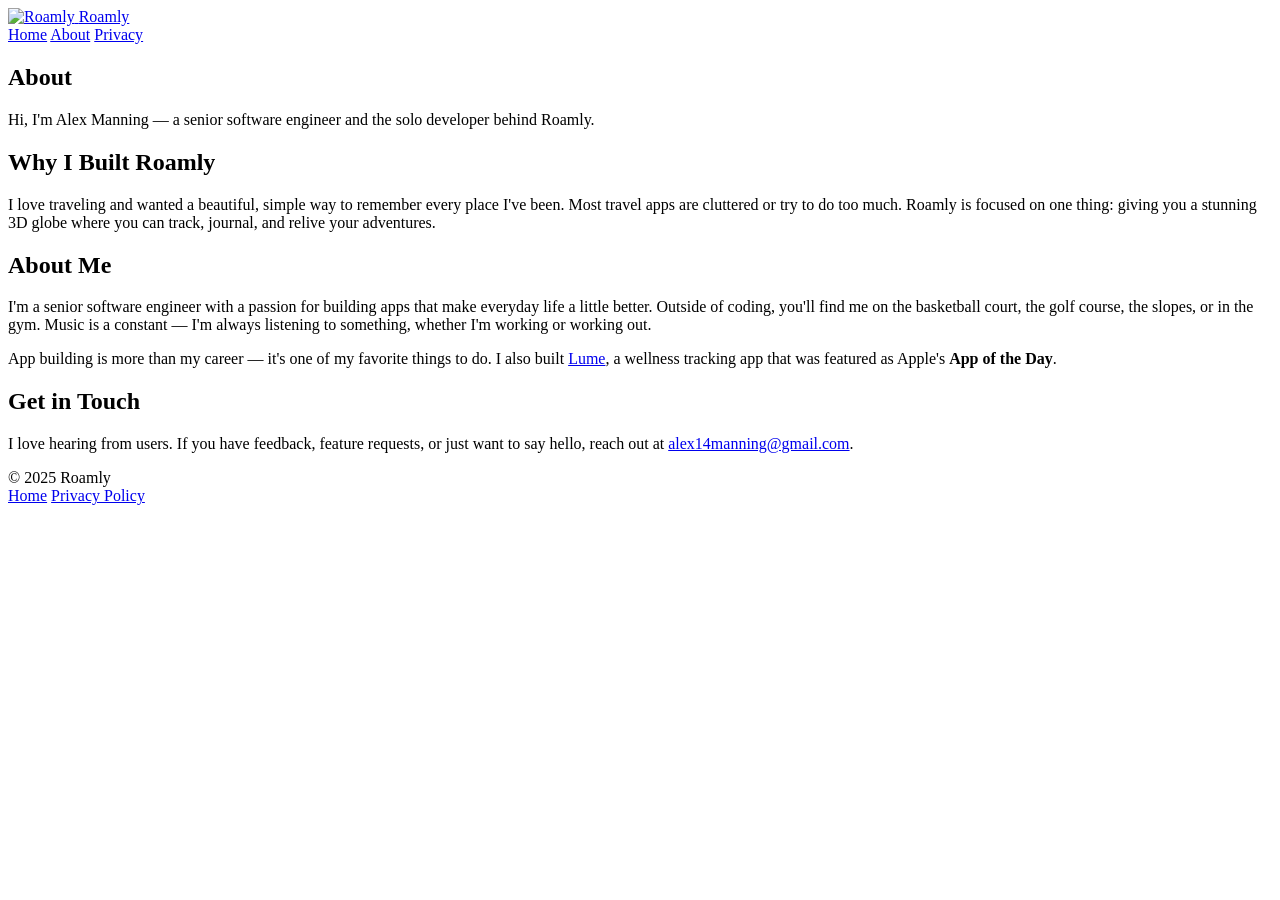
==== about.html @ ab4a56df "rename to roamly" ====
<!doctype html>
<html lang="en">
<head>
  <meta charset="utf-8" />
  <meta name="viewport" content="width=device-width, initial-scale=1" />
  <title>Roamly — About</title>
  <link rel="icon" href="assets/icon.png" type="image/png" />
  <link rel="stylesheet" href="assets/style.css" />
</head>
<body>

  <header class="site-header">
    <div class="container header-inner">
      <a href="index.html" class="brand">
        <img src="assets/icon.png" alt="Roamly" class="brand-icon" />
        <span class="brand-name">Roamly</span>
      </a>
      <nav class="nav">
        <a href="index.html">Home</a>
        <a href="about.html">About</a>
        <a href="privacy.html">Privacy</a>
      </nav>
    </div>
  </header>

  <main>
    <section class="page-simple">
      <div class="container">
        <div class="page-simple-inner">
          <h1>About</h1>

          <p>
            Hi, I'm Alex Manning — a senior software engineer and the solo developer behind Roamly.
          </p>

          <h2>Why I Built Roamly</h2>
          <p>
            I love traveling and wanted a beautiful, simple way to remember every place I've been.
            Most travel apps are cluttered or try to do too much. Roamly is focused on one thing:
            giving you a stunning 3D globe where you can track, journal, and relive your adventures.
          </p>

          <h2>About Me</h2>
          <p>
            I'm a senior software engineer with a passion for building apps that make everyday life
            a little better. Outside of coding, you'll find me on the basketball court, the golf
            course, the slopes, or in the gym. Music is a constant — I'm always listening to
            something, whether I'm working or working out.
          </p>
          <p>
            App building is more than my career — it's one of my favorite things to do. I also
            built <a href="https://apps.apple.com/us/app/lume-health-wellness/id6753306585">Lume</a>,
            a wellness tracking app that was featured as Apple's <strong>App of the Day</strong>.
          </p>

          <h2>Get in Touch</h2>
          <p>
            I love hearing from users. If you have feedback, feature requests, or just want
            to say hello, reach out at <a href="mailto:alex14manning@gmail.com">alex14manning@gmail.com</a>.
          </p>
        </div>
      </div>
    </section>
  </main>

  <footer class="site-footer">
    <div class="container footer-inner">
      <span>&copy; 2025 Roamly</span>
      <div class="footer-links">
        <a href="index.html">Home</a>
        <a href="privacy.html">Privacy Policy</a>
      </div>
    </div>
  </footer>

</body>
</html>
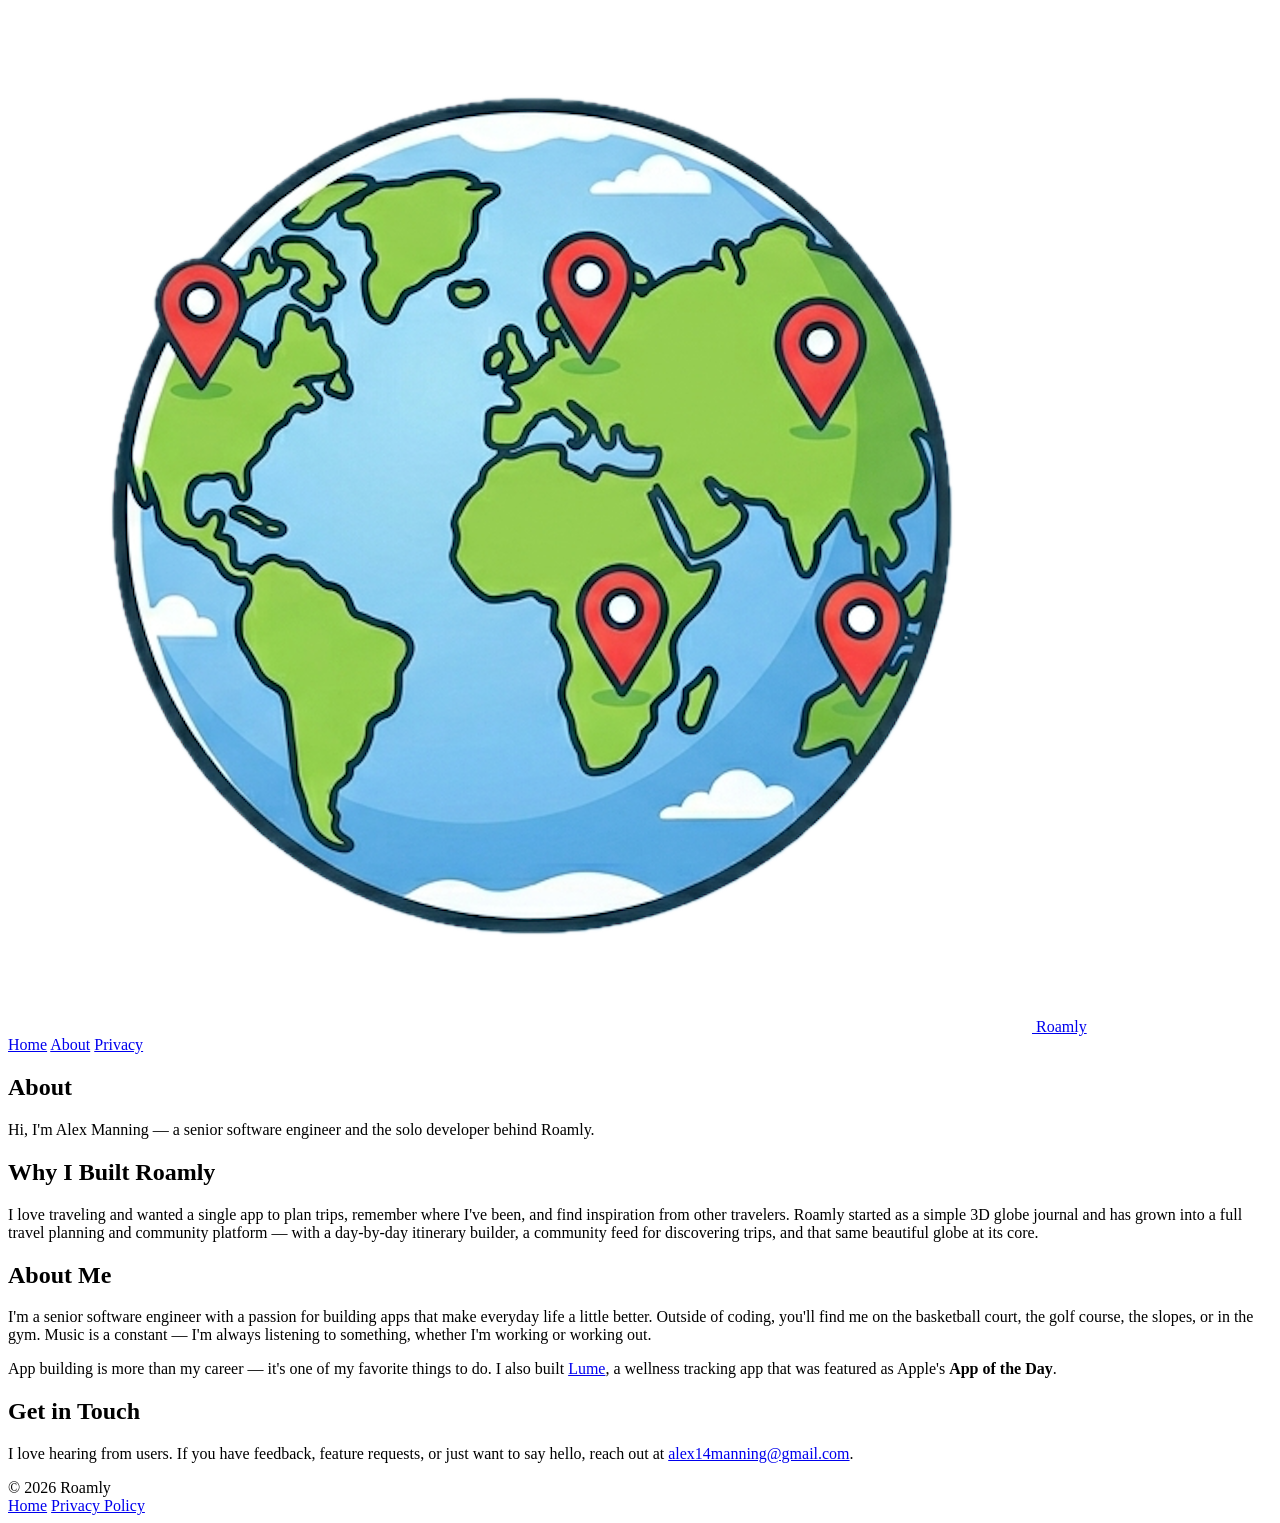
==== commit 60982de0: "info update 2.0" ====
--- a/about.html
+++ b/about.html
@@ -35,9 +35,11 @@
 
           <h2>Why I Built Roamly</h2>
           <p>
-            I love traveling and wanted a beautiful, simple way to remember every place I've been.
-            Most travel apps are cluttered or try to do too much. Roamly is focused on one thing:
-            giving you a stunning 3D globe where you can track, journal, and relive your adventures.
+            I love traveling and wanted a single app to plan trips, remember where I've been, and
+            find inspiration from other travelers. Roamly started as a simple 3D globe journal and
+            has grown into a full travel planning and community platform — with a day-by-day
+            itinerary builder, a community feed for discovering trips, and that same beautiful globe
+            at its core.
           </p>
 
           <h2>About Me</h2>
@@ -65,7 +67,7 @@
 
   <footer class="site-footer">
     <div class="container footer-inner">
-      <span>&copy; 2025 Roamly</span>
+      <span>&copy; 2026 Roamly</span>
       <div class="footer-links">
         <a href="index.html">Home</a>
         <a href="privacy.html">Privacy Policy</a>
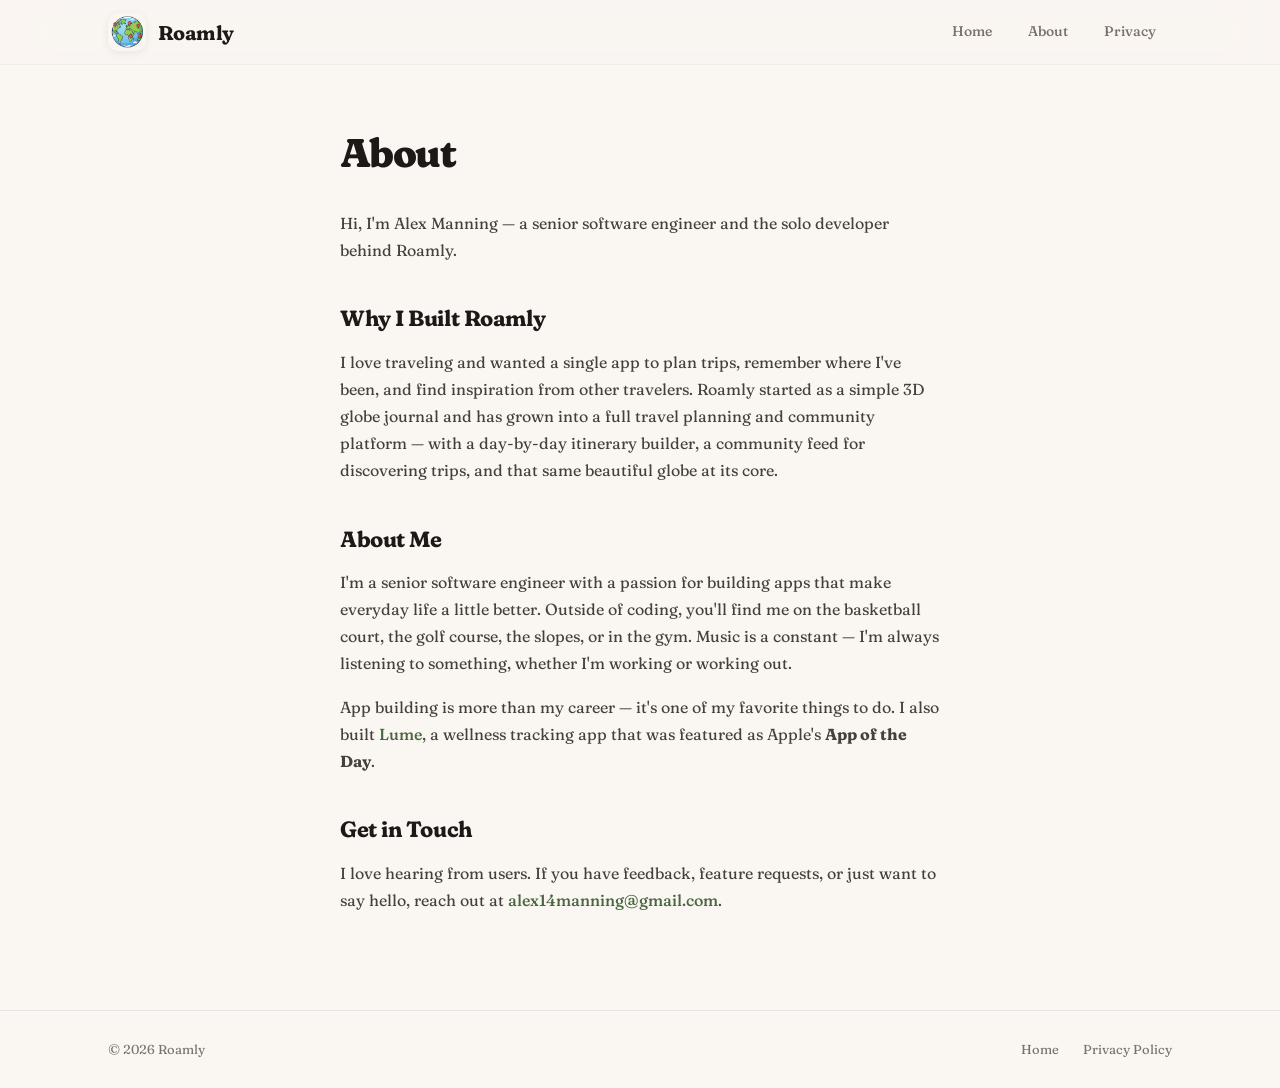
==== commit c8c48647: "use Fraunces font for travel-journal styling Co-Authored-By: Claude Opus 4.7 <noreply@anthropic.com>" ====
--- a/about.html
+++ b/about.html
@@ -5,6 +5,9 @@
   <meta name="viewport" content="width=device-width, initial-scale=1" />
   <title>Roamly — About</title>
   <link rel="icon" href="assets/icon.png" type="image/png" />
+  <link rel="preconnect" href="https://fonts.googleapis.com" />
+  <link rel="preconnect" href="https://fonts.gstatic.com" crossorigin />
+  <link rel="stylesheet" href="https://fonts.googleapis.com/css2?family=Fraunces:ital,opsz,wght@0,9..144,300;0,9..144,400;0,9..144,500;0,9..144,600;0,9..144,700;0,9..144,800;1,9..144,400;1,9..144,500;1,9..144,600&display=swap" />
   <link rel="stylesheet" href="assets/style.css" />
 </head>
 <body>
--- a/assets/style.css
+++ b/assets/style.css
@@ -0,0 +1,937 @@
+:root {
+  --white: #FFFFFF;
+  --off-white: #FAF6F2;
+  --gray-50: #F5F5F4;
+  --gray-100: #E7E5E4;
+  --gray-200: #D6D3D1;
+  --gray-400: #A8A29E;
+  --gray-500: #78716C;
+  --gray-600: #57534E;
+  --gray-700: #44403C;
+  --gray-900: #1C1917;
+  --blue: #2C3E50;
+  --cream: #FAF6F2;
+  --green: #4A6741;
+  --sky: #A8C5D6;
+  --radius: 20px;
+  --radius-sm: 12px;
+  --max-w: 1120px;
+  --ease-out: cubic-bezier(0.16, 1, 0.3, 1);
+  --ease-spring: cubic-bezier(0.34, 1.56, 0.64, 1);
+}
+
+*, *::before, *::after { box-sizing: border-box; margin: 0; padding: 0; }
+html { scroll-behavior: smooth; }
+
+body {
+  font-family: "Fraunces", "Iowan Old Style", "Palatino", Georgia, "Times New Roman", serif;
+  font-optical-sizing: auto;
+  font-variation-settings: "SOFT" 50, "WONK" 0;
+  background: var(--off-white);
+  color: var(--gray-900);
+  -webkit-font-smoothing: antialiased;
+  -moz-osx-font-smoothing: grayscale;
+  line-height: 1.65;
+  overflow-x: hidden;
+}
+
+h1, h2, h3, h4, h5, h6,
+.brand-name,
+.section-header h2,
+.hero h1,
+.cta h2,
+.page-simple-inner h1,
+.page-simple-inner h2,
+.feature-card h3 {
+  font-family: "Fraunces", "Iowan Old Style", "Palatino", Georgia, serif;
+  font-variation-settings: "SOFT" 100, "WONK" 1;
+}
+
+/* Slight italic accent for the gradient phrase — feels like handwritten journal emphasis */
+.hero h1 span {
+  font-style: italic;
+  font-variation-settings: "SOFT" 100, "WONK" 1;
+}
+
+a { color: inherit; text-decoration: none; }
+img { display: block; max-width: 100%; }
+
+.container {
+  width: 100%;
+  max-width: var(--max-w);
+  margin: 0 auto;
+  padding: 0 28px;
+}
+
+/* ═══════════════════════════════
+   ANIMATIONS
+   ═══════════════════════════════ */
+
+@keyframes fadeUp {
+  from { opacity: 0; transform: translateY(40px); }
+  to   { opacity: 1; transform: translateY(0); }
+}
+
+@keyframes fadeIn {
+  from { opacity: 0; }
+  to   { opacity: 1; }
+}
+
+@keyframes scaleIn {
+  from { opacity: 0; transform: scale(0.9); }
+  to   { opacity: 1; transform: scale(1); }
+}
+
+@keyframes slideInLeft {
+  from { opacity: 0; transform: translateX(-60px); }
+  to   { opacity: 1; transform: translateX(0); }
+}
+
+@keyframes slideInRight {
+  from { opacity: 0; transform: translateX(60px); }
+  to   { opacity: 1; transform: translateX(0); }
+}
+
+@keyframes float {
+  0%, 100% { transform: translateY(0); }
+  50%      { transform: translateY(-12px); }
+}
+
+@keyframes shimmer {
+  0%   { background-position: -200% center; }
+  100% { background-position: 200% center; }
+}
+
+@keyframes gradientMove {
+  0%   { background-position: 0% 50%; }
+  50%  { background-position: 100% 50%; }
+  100% { background-position: 0% 50%; }
+}
+
+@keyframes pulseGlow {
+  0%, 100% { box-shadow: 0 0 30px rgba(168, 197, 214, 0.3); }
+  50%      { box-shadow: 0 0 60px rgba(168, 197, 214, 0.5); }
+}
+
+@keyframes orbFloat1 {
+  0%, 100% { transform: translate(0, 0) scale(1); }
+  33%      { transform: translate(30px, -20px) scale(1.05); }
+  66%      { transform: translate(-20px, 15px) scale(0.95); }
+}
+
+@keyframes orbFloat2 {
+  0%, 100% { transform: translate(0, 0) scale(1); }
+  33%      { transform: translate(-25px, 25px) scale(0.96); }
+  66%      { transform: translate(35px, -10px) scale(1.04); }
+}
+
+@keyframes orbFloat3 {
+  0%, 100% { transform: translate(0, 0) scale(1); }
+  33%      { transform: translate(15px, 30px) scale(1.03); }
+  66%      { transform: translate(-30px, -20px) scale(0.97); }
+}
+
+@keyframes spinSlow {
+  from { transform: rotate(0deg); }
+  to   { transform: rotate(360deg); }
+}
+
+/* Scroll-triggered reveal */
+.reveal {
+  opacity: 0;
+  transform: translateY(40px);
+  transition: opacity 0.8s var(--ease-out), transform 0.8s var(--ease-out);
+}
+
+.reveal.visible {
+  opacity: 1;
+  transform: translateY(0);
+}
+
+.reveal-left {
+  opacity: 0;
+  transform: translateX(-50px);
+  transition: opacity 0.8s var(--ease-out), transform 0.8s var(--ease-out);
+}
+
+.reveal-left.visible {
+  opacity: 1;
+  transform: translateX(0);
+}
+
+.reveal-right {
+  opacity: 0;
+  transform: translateX(50px);
+  transition: opacity 0.8s var(--ease-out), transform 0.8s var(--ease-out);
+}
+
+.reveal-right.visible {
+  opacity: 1;
+  transform: translateX(0);
+}
+
+.reveal-scale {
+  opacity: 0;
+  transform: scale(0.85);
+  transition: opacity 0.8s var(--ease-out), transform 0.8s var(--ease-out);
+}
+
+.reveal-scale.visible {
+  opacity: 1;
+  transform: scale(1);
+}
+
+/* Stagger children */
+.stagger > * {
+  opacity: 0;
+  transform: translateY(30px);
+  transition: opacity 0.6s var(--ease-out), transform 0.6s var(--ease-out);
+}
+
+.stagger.visible > *:nth-child(1) { transition-delay: 0s; opacity: 1; transform: translateY(0); }
+.stagger.visible > *:nth-child(2) { transition-delay: 0.1s; opacity: 1; transform: translateY(0); }
+.stagger.visible > *:nth-child(3) { transition-delay: 0.2s; opacity: 1; transform: translateY(0); }
+.stagger.visible > *:nth-child(4) { transition-delay: 0.3s; opacity: 1; transform: translateY(0); }
+.stagger.visible > *:nth-child(5) { transition-delay: 0.4s; opacity: 1; transform: translateY(0); }
+.stagger.visible > *:nth-child(6) { transition-delay: 0.5s; opacity: 1; transform: translateY(0); }
+
+/* ═══════════════════════════════
+   TRIAL BANNER
+   ═══════════════════════════════ */
+
+.trial-banner {
+  position: fixed;
+  top: 0;
+  left: 0;
+  right: 0;
+  z-index: 110;
+  background: linear-gradient(90deg, var(--gray-900), #2a2522);
+  text-align: center;
+  padding: 10px 16px;
+}
+
+.trial-banner a {
+  color: var(--white);
+  font-size: 13px;
+  font-weight: 600;
+  letter-spacing: 0.01em;
+  transition: opacity 0.2s;
+}
+
+.trial-banner a:hover {
+  opacity: 0.85;
+}
+
+.has-banner .site-header {
+  top: 38px;
+}
+
+.has-banner .hero {
+  padding-top: 110px;
+}
+
+/* ═══════════════════════════════
+   HEADER
+   ═══════════════════════════════ */
+
+.site-header {
+  position: fixed;
+  top: 0;
+  left: 0;
+  right: 0;
+  z-index: 100;
+  background: rgba(250, 246, 242, 0.7);
+  backdrop-filter: blur(24px) saturate(180%);
+  -webkit-backdrop-filter: blur(24px) saturate(180%);
+  border-bottom: 1px solid rgba(0,0,0,0.04);
+  animation: fadeIn 0.6s var(--ease-out);
+}
+
+.header-inner {
+  display: flex;
+  align-items: center;
+  justify-content: space-between;
+  height: 64px;
+  flex-wrap: wrap;
+}
+
+.brand {
+  display: flex;
+  align-items: center;
+  gap: 12px;
+  transition: transform 0.2s var(--ease-out);
+}
+
+.brand:hover { transform: scale(1.02); }
+
+.brand-icon {
+  width: 38px;
+  height: 38px;
+  border-radius: 10px;
+  object-fit: contain;
+  box-shadow: 0 2px 8px rgba(0,0,0,0.08);
+}
+
+.brand-name {
+  font-size: 20px;
+  font-weight: 700;
+  letter-spacing: -0.03em;
+}
+
+.nav {
+  display: flex;
+  align-items: center;
+  gap: 4px;
+}
+
+.nav a {
+  font-size: 14px;
+  font-weight: 500;
+  color: var(--gray-500);
+  padding: 7px 16px;
+  border-radius: 999px;
+  transition: all 0.2s var(--ease-out);
+}
+
+.nav a:hover {
+  color: var(--gray-900);
+  background: rgba(0,0,0,0.04);
+}
+
+/* ═══════════════════════════════
+   HERO
+   ═══════════════════════════════ */
+
+.hero {
+  position: relative;
+  min-height: 100vh;
+  display: flex;
+  align-items: center;
+  overflow: hidden;
+  padding-top: 64px;
+}
+
+.hero-bg {
+  position: absolute;
+  inset: 0;
+  background:
+    radial-gradient(ellipse 80% 60% at 20% 40%, rgba(168,197,214,0.2) 0%, transparent 70%),
+    radial-gradient(ellipse 60% 80% at 80% 30%, rgba(74,103,65,0.2) 0%, transparent 70%),
+    radial-gradient(ellipse 70% 50% at 50% 80%, rgba(44,62,80,0.12) 0%, transparent 70%),
+    linear-gradient(160deg, #FAF6F2 0%, #f2ede6 40%, #e8f0f4 100%);
+  background-size: 200% 200%;
+  animation: gradientMove 12s ease infinite;
+}
+
+/* Floating orbs */
+.hero-bg::before,
+.hero-bg::after {
+  content: '';
+  position: absolute;
+  border-radius: 50%;
+  filter: blur(60px);
+  opacity: 0.5;
+}
+
+.hero-bg::before {
+  width: 400px;
+  height: 400px;
+  background: rgba(168,197,214,0.3);
+  top: 10%;
+  left: 5%;
+  animation: orbFloat1 20s ease-in-out infinite;
+}
+
+.hero-bg::after {
+  width: 350px;
+  height: 350px;
+  background: rgba(44,62,80,0.25);
+  top: 30%;
+  right: 10%;
+  animation: orbFloat2 18s ease-in-out infinite;
+}
+
+.hero-orb {
+  position: absolute;
+  width: 300px;
+  height: 300px;
+  border-radius: 50%;
+  background: rgba(74,103,65,0.2);
+  filter: blur(50px);
+  bottom: 10%;
+  left: 40%;
+  animation: orbFloat3 22s ease-in-out infinite;
+}
+
+.hero-inner {
+  position: relative;
+  z-index: 2;
+  display: grid;
+  grid-template-columns: 1fr 1fr;
+  gap: 60px;
+  align-items: center;
+  width: 100%;
+}
+
+.hero-content {
+  animation: slideInLeft 1s var(--ease-out) 0.2s both;
+}
+
+.hero-badge {
+  display: inline-flex;
+  align-items: center;
+  gap: 8px;
+  font-size: 13px;
+  font-weight: 600;
+  color: var(--blue);
+  background: rgba(168,197,214,0.15);
+  border: 1px solid rgba(168,197,214,0.2);
+  padding: 8px 18px;
+  border-radius: 999px;
+  margin-bottom: 28px;
+  letter-spacing: 0.03em;
+}
+
+.hero h1 {
+  font-size: clamp(40px, 5vw, 60px);
+  font-weight: 800;
+  letter-spacing: -0.045em;
+  line-height: 1.05;
+  margin-bottom: 18px;
+}
+
+.hero h1 span {
+  background: linear-gradient(135deg, var(--blue), var(--sky));
+  background-size: 200% 200%;
+  -webkit-background-clip: text;
+  -webkit-text-fill-color: transparent;
+  background-clip: text;
+  animation: gradientMove 6s ease infinite;
+}
+
+.hero-sub {
+  font-size: 18px;
+  color: var(--gray-600);
+  max-width: 440px;
+  margin-bottom: 36px;
+  line-height: 1.65;
+}
+
+.hero-form {
+  display: flex;
+  gap: 10px;
+  margin-bottom: 16px;
+  max-width: 440px;
+}
+
+.hero-form input[type="email"] {
+  flex: 1;
+  padding: 16px 20px;
+  font-size: 15px;
+  border: 2px solid var(--gray-200);
+  border-radius: 14px;
+  background: rgba(255,255,255,0.8);
+  backdrop-filter: blur(10px);
+  color: var(--gray-900);
+  outline: none;
+  transition: all 0.3s var(--ease-out);
+  font-family: inherit;
+}
+
+.hero-form input[type="email"]:focus {
+  border-color: var(--sky);
+  box-shadow: 0 0 0 4px rgba(168,197,214,0.15);
+}
+
+.hero-form input[type="email"]::placeholder {
+  color: var(--gray-400);
+}
+
+.hero-form button {
+  flex-shrink: 0;
+  padding: 16px 28px;
+  font-size: 15px;
+  font-weight: 600;
+  border: none;
+  border-radius: 14px;
+  background: var(--gray-900);
+  color: var(--white);
+  cursor: pointer;
+  transition: all 0.2s var(--ease-out);
+  font-family: inherit;
+}
+
+.hero-form button:hover {
+  transform: translateY(-2px);
+  box-shadow: 0 8px 24px rgba(0,0,0,0.2);
+}
+
+.hero-success {
+  display: none;
+  font-size: 15px;
+  color: var(--green);
+  font-weight: 600;
+  margin-bottom: 16px;
+  animation: fadeUp 0.5s var(--ease-out);
+}
+
+.hero-success.show { display: block; }
+
+.hero-links {
+  display: flex;
+  align-items: center;
+  gap: 20px;
+  margin-top: 8px;
+}
+
+.app-store-btn {
+  display: inline-flex;
+  align-items: center;
+  gap: 10px;
+  padding: 14px 26px;
+  background: var(--gray-900);
+  color: var(--white);
+  border-radius: 14px;
+  font-size: 15px;
+  font-weight: 600;
+  transition: all 0.2s var(--ease-out);
+  box-shadow: 0 4px 16px rgba(0,0,0,0.12);
+}
+
+.app-store-btn:hover {
+  transform: translateY(-2px);
+  box-shadow: 0 8px 28px rgba(0,0,0,0.2);
+}
+
+.app-store-btn svg {
+  width: 22px;
+  height: 22px;
+}
+
+.hero-note {
+  font-size: 13px;
+  color: var(--gray-400);
+  margin-top: 20px;
+}
+
+/* Hero globe visual */
+.hero-visual {
+  display: flex;
+  justify-content: center;
+  animation: slideInRight 1s var(--ease-out) 0.4s both;
+}
+
+.hero-globe-wrap {
+  position: relative;
+  display: inline-block;
+  animation: float 6s ease-in-out infinite;
+  transition: transform 0.15s ease-out;
+}
+
+.hero-globe {
+  width: 380px;
+  height: 380px;
+  border-radius: 50%;
+  overflow: hidden;
+  box-shadow:
+    0 24px 60px rgba(0,0,0,0.12),
+    0 8px 20px rgba(0,0,0,0.08);
+}
+
+.hero-globe img {
+  width: 100%;
+  height: 100%;
+  display: block;
+  object-fit: cover;
+}
+
+.hero-globe-glow {
+  position: absolute;
+  inset: -40px;
+  background: radial-gradient(ellipse at center, rgba(168,197,214,0.15) 0%, transparent 70%);
+  z-index: -1;
+  animation: pulseGlow 4s ease-in-out infinite;
+  pointer-events: none;
+}
+
+/* ═══════════════════════════════
+   SECTIONS
+   ═══════════════════════════════ */
+
+section { padding: 100px 0; }
+
+.section-header {
+  text-align: center;
+  margin-bottom: 60px;
+}
+
+.section-label {
+  display: inline-block;
+  font-size: 13px;
+  font-weight: 600;
+  letter-spacing: 0.1em;
+  text-transform: uppercase;
+  color: var(--green);
+  margin-bottom: 16px;
+}
+
+.section-header h2 {
+  font-size: clamp(28px, 4vw, 40px);
+  font-weight: 800;
+  letter-spacing: -0.04em;
+  line-height: 1.15;
+  margin-bottom: 16px;
+}
+
+.section-header p {
+  font-size: 17px;
+  color: var(--gray-500);
+  max-width: 500px;
+  margin: 0 auto;
+}
+
+/* ═══════════════════════════════
+   FEATURES GRID
+   ═══════════════════════════════ */
+
+.features {
+  background: var(--white);
+}
+
+.feature-grid {
+  display: grid;
+  grid-template-columns: repeat(3, 1fr);
+  gap: 20px;
+}
+
+.feature-card {
+  padding: 32px 28px;
+  border-radius: var(--radius);
+  background: var(--off-white);
+  border: 1px solid transparent;
+  transition: all 0.3s var(--ease-out);
+  position: relative;
+  overflow: hidden;
+}
+
+.feature-card::before {
+  content: '';
+  position: absolute;
+  top: 0;
+  left: 0;
+  right: 0;
+  height: 3px;
+  background: linear-gradient(90deg, var(--sky), var(--sky));
+  opacity: 0;
+  transition: opacity 0.3s var(--ease-out);
+}
+
+.feature-card:hover {
+  transform: translateY(-4px);
+  box-shadow: 0 12px 32px rgba(0,0,0,0.06);
+  border-color: var(--gray-100);
+  background: var(--white);
+}
+
+.feature-card:hover::before { opacity: 1; }
+
+.feature-icon {
+  width: 48px;
+  height: 48px;
+  display: flex;
+  align-items: center;
+  justify-content: center;
+  font-size: 24px;
+  background: var(--white);
+  border-radius: 14px;
+  margin-bottom: 18px;
+  box-shadow: 0 2px 8px rgba(0,0,0,0.04);
+  transition: transform 0.3s var(--ease-spring);
+}
+
+.feature-card:hover .feature-icon {
+  transform: scale(1.1) rotate(-3deg);
+}
+
+.feature-card h3 {
+  font-size: 17px;
+  font-weight: 700;
+  margin-bottom: 8px;
+  letter-spacing: -0.01em;
+}
+
+.feature-card p {
+  font-size: 15px;
+  color: var(--gray-500);
+  line-height: 1.6;
+}
+
+/* ═══════════════════════════════
+   CONTACT FORM
+   ═══════════════════════════════ */
+
+.contact {
+  background: var(--off-white);
+}
+
+.contact-inner {
+  max-width: 560px;
+  margin: 0 auto;
+}
+
+.contact-form {
+  display: flex;
+  flex-direction: column;
+  gap: 16px;
+}
+
+.contact-form input,
+.contact-form textarea {
+  width: 100%;
+  padding: 16px 20px;
+  font-size: 15px;
+  border: 2px solid var(--gray-200);
+  border-radius: 14px;
+  background: rgba(255,255,255,0.8);
+  backdrop-filter: blur(10px);
+  color: var(--gray-900);
+  outline: none;
+  transition: all 0.3s var(--ease-out);
+  font-family: inherit;
+  resize: vertical;
+}
+
+.contact-form input:focus,
+.contact-form textarea:focus {
+  border-color: var(--sky);
+  box-shadow: 0 0 0 4px rgba(168,197,214,0.15);
+}
+
+.contact-form input::placeholder,
+.contact-form textarea::placeholder {
+  color: var(--gray-400);
+}
+
+.contact-form textarea {
+  min-height: 140px;
+}
+
+.contact-form button {
+  align-self: flex-start;
+  padding: 16px 36px;
+  font-size: 15px;
+  font-weight: 600;
+  border: none;
+  border-radius: 14px;
+  background: var(--gray-900);
+  color: var(--white);
+  cursor: pointer;
+  transition: all 0.2s var(--ease-out);
+  font-family: inherit;
+}
+
+.contact-form button:hover {
+  transform: translateY(-2px);
+  box-shadow: 0 8px 24px rgba(0,0,0,0.2);
+}
+
+.contact-success {
+  display: none;
+  font-size: 15px;
+  color: var(--green);
+  font-weight: 600;
+  margin-top: 12px;
+  animation: fadeUp 0.5s var(--ease-out);
+}
+
+.contact-success.show { display: block; }
+
+/* ═══════════════════════════════
+   CTA
+   ═══════════════════════════════ */
+
+.cta {
+  position: relative;
+  background: var(--gray-900);
+  color: var(--white);
+  text-align: center;
+  overflow: hidden;
+}
+
+.cta-bg {
+  position: absolute;
+  inset: 0;
+  background:
+    radial-gradient(ellipse 50% 80% at 20% 50%, rgba(168,197,214,0.15) 0%, transparent 70%),
+    radial-gradient(ellipse 50% 80% at 80% 50%, rgba(44,62,80,0.12) 0%, transparent 70%);
+  animation: gradientMove 10s ease infinite;
+  background-size: 200% 200%;
+}
+
+.cta-content {
+  position: relative;
+  z-index: 2;
+}
+
+.cta h2 {
+  font-size: clamp(28px, 4vw, 40px);
+  font-weight: 800;
+  letter-spacing: -0.04em;
+  margin-bottom: 14px;
+}
+
+.cta p {
+  font-size: 17px;
+  color: var(--gray-400);
+  margin-bottom: 32px;
+  max-width: 440px;
+  margin-left: auto;
+  margin-right: auto;
+}
+
+.cta .app-store-btn {
+  background: var(--white);
+  color: var(--gray-900);
+}
+
+.cta .app-store-btn:hover {
+  box-shadow: 0 8px 28px rgba(255,255,255,0.2);
+}
+
+/* ═══════════════════════════════
+   FOOTER
+   ═══════════════════════════════ */
+
+.site-footer {
+  border-top: 1px solid var(--gray-100);
+  padding: 28px 0;
+  background: var(--off-white);
+}
+
+.footer-inner {
+  display: flex;
+  align-items: center;
+  justify-content: space-between;
+  font-size: 13px;
+  color: var(--gray-500);
+}
+
+.footer-links {
+  display: flex;
+  gap: 24px;
+}
+
+.footer-links a {
+  transition: color 0.2s var(--ease-out);
+}
+
+.footer-links a:hover { color: var(--gray-900); }
+
+/* ═══════════════════════════════
+   ABOUT / PRIVACY PAGES
+   ═══════════════════════════════ */
+
+.page-simple {
+  padding: 120px 0 80px;
+}
+
+.page-simple-inner {
+  max-width: 600px;
+  margin: 0 auto;
+  animation: fadeUp 0.8s var(--ease-out);
+}
+
+.page-simple-inner h1 {
+  font-size: 40px;
+  font-weight: 800;
+  letter-spacing: -0.04em;
+  margin-bottom: 24px;
+}
+
+.page-simple-inner h2 {
+  font-size: 22px;
+  font-weight: 700;
+  letter-spacing: -0.02em;
+  margin-top: 36px;
+  margin-bottom: 12px;
+}
+
+.page-simple-inner p {
+  font-size: 16px;
+  color: var(--gray-700);
+  line-height: 1.7;
+  margin-bottom: 16px;
+}
+
+.page-simple-inner a {
+  color: var(--green);
+  font-weight: 500;
+  transition: color 0.2s;
+}
+
+.page-simple-inner a:hover { text-decoration: underline; }
+
+.page-simple-inner ul {
+  margin: 0 0 16px 20px;
+  color: var(--gray-700);
+  font-size: 16px;
+  line-height: 1.7;
+}
+
+/* ═══════════════════════════════
+   RESPONSIVE
+   ═══════════════════════════════ */
+
+@media (max-width: 900px) {
+  .header-inner {
+    height: auto !important;
+    flex-direction: column !important;
+    align-items: center;
+    padding: 12px 0;
+    gap: 8px;
+  }
+  .nav {
+    width: 100%;
+    justify-content: center;
+    gap: 2px;
+  }
+  .hero {
+    min-height: auto !important;
+    align-items: flex-start !important;
+    padding-top: 150px !important;
+  }
+  .has-banner .hero {
+    padding-top: 200px !important;
+  }
+  .page-simple {
+    padding-top: 160px !important;
+  }
+  .hero-inner {
+    grid-template-columns: 1fr;
+    text-align: center;
+    gap: 40px;
+  }
+  .hero-content { animation-name: fadeUp; }
+  .hero-visual { animation-name: fadeUp; animation-delay: 0.5s; }
+  .hero-sub { margin-left: auto; margin-right: auto; }
+  .hero-form { max-width: 100%; justify-content: center; }
+  .hero-links { justify-content: center; }
+  .hero-note { text-align: center; }
+
+  .feature-grid { grid-template-columns: 1fr 1fr; }
+  .hero-globe { width: 300px; height: 300px; }
+
+  .contact-form button { align-self: stretch; }
+}
+
+@media (max-width: 640px) {
+  section { padding: 64px 0; }
+  .hero { min-height: auto; }
+  .nav a { font-size: 13px; padding: 5px 10px; }
+  .feature-grid { grid-template-columns: 1fr; }
+  .hero-form { flex-direction: column; }
+  .hero-form button { width: 100%; }
+  .hero-globe { width: 260px; height: 260px; }
+  .footer-inner { flex-direction: column; gap: 12px; text-align: center; }
+  .hero-links { flex-direction: column; align-items: center; }
+}
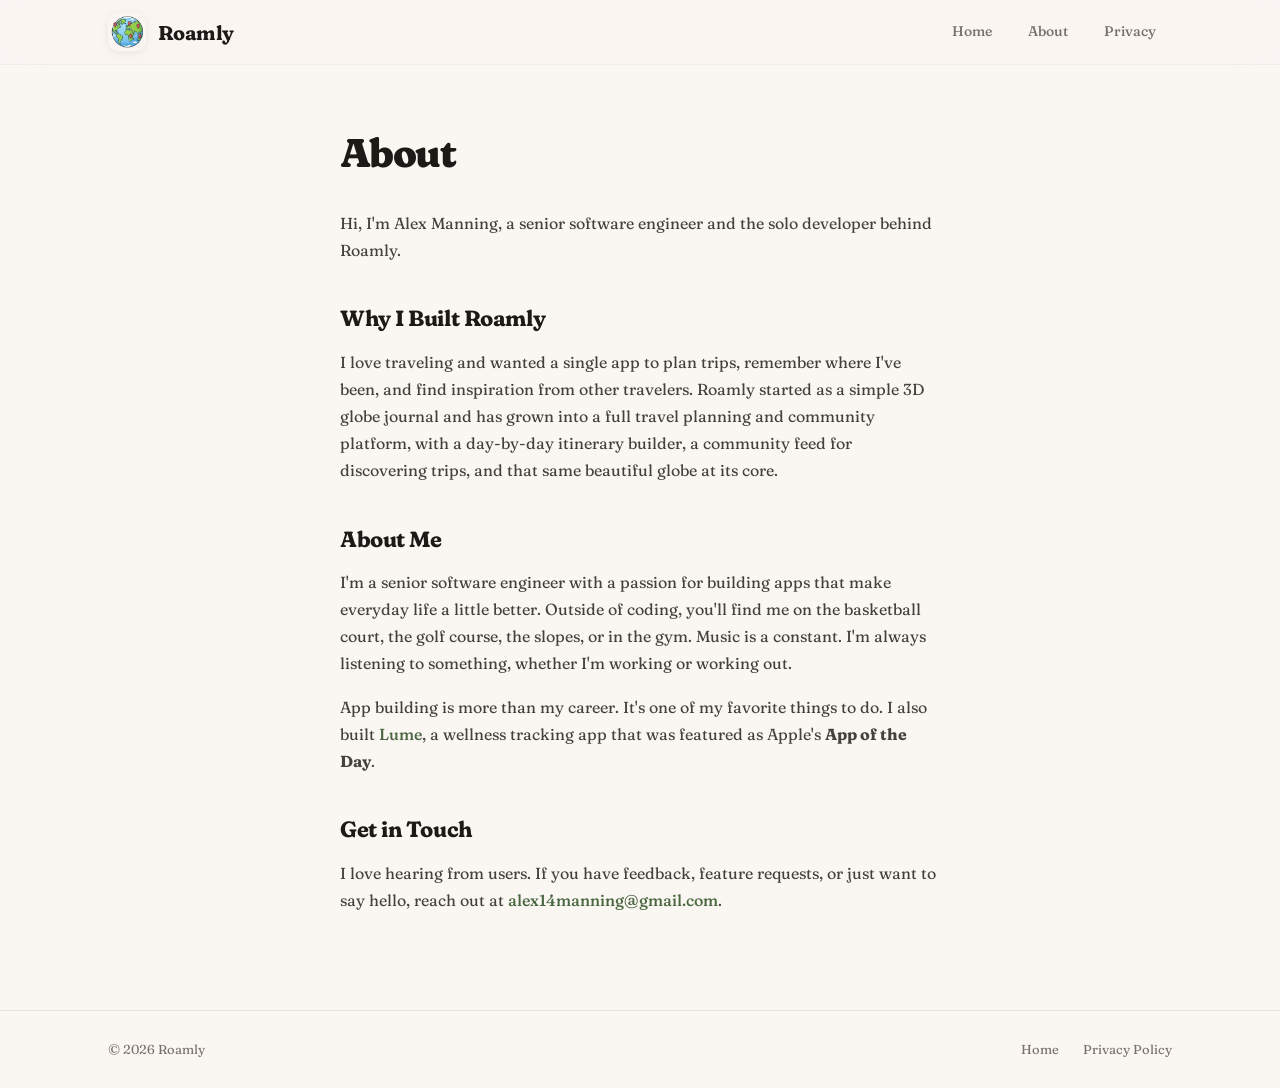
==== commit 452c3b80: "Drop em dashes from index and about copy Same treatment as the privacy policy: rewrote rather than s" ====
--- a/about.html
+++ b/about.html
@@ -33,14 +33,14 @@
           <h1>About</h1>
 
           <p>
-            Hi, I'm Alex Manning — a senior software engineer and the solo developer behind Roamly.
+            Hi, I'm Alex Manning, a senior software engineer and the solo developer behind Roamly.
           </p>
 
           <h2>Why I Built Roamly</h2>
           <p>
             I love traveling and wanted a single app to plan trips, remember where I've been, and
             find inspiration from other travelers. Roamly started as a simple 3D globe journal and
-            has grown into a full travel planning and community platform — with a day-by-day
+            has grown into a full travel planning and community platform, with a day-by-day
             itinerary builder, a community feed for discovering trips, and that same beautiful globe
             at its core.
           </p>
@@ -49,11 +49,11 @@
           <p>
             I'm a senior software engineer with a passion for building apps that make everyday life
             a little better. Outside of coding, you'll find me on the basketball court, the golf
-            course, the slopes, or in the gym. Music is a constant — I'm always listening to
+            course, the slopes, or in the gym. Music is a constant. I'm always listening to
             something, whether I'm working or working out.
           </p>
           <p>
-            App building is more than my career — it's one of my favorite things to do. I also
+            App building is more than my career. It's one of my favorite things to do. I also
             built <a href="https://apps.apple.com/us/app/lume-health-wellness/id6753306585">Lume</a>,
             a wellness tracking app that was featured as Apple's <strong>App of the Day</strong>.
           </p>
--- a/assets/style.css
+++ b/assets/style.css
@@ -21,7 +21,7 @@
 }
 
 *, *::before, *::after { box-sizing: border-box; margin: 0; padding: 0; }
-html { scroll-behavior: smooth; }
+html { scroll-behavior: smooth; overflow-x: clip; }
 
 body {
   font-family: "Fraunces", "Iowan Old Style", "Palatino", Georgia, "Times New Roman", serif;
@@ -32,7 +32,9 @@
   -webkit-font-smoothing: antialiased;
   -moz-osx-font-smoothing: grayscale;
   line-height: 1.65;
-  overflow-x: hidden;
+  overflow-x: clip;
+  width: 100%;
+  max-width: 100%;
 }
 
 h1, h2, h3, h4, h5, h6,
@@ -51,6 +53,9 @@
 .hero h1 span {
   font-style: italic;
   font-variation-settings: "SOFT" 100, "WONK" 1;
+  display: inline-block;
+  padding-right: 0.12em;
+  margin-right: -0.06em;
 }
 
 a { color: inherit; text-decoration: none; }
@@ -314,54 +319,13 @@
 .hero-bg {
   position: absolute;
   inset: 0;
-  background:
-    radial-gradient(ellipse 80% 60% at 20% 40%, rgba(168,197,214,0.2) 0%, transparent 70%),
-    radial-gradient(ellipse 60% 80% at 80% 30%, rgba(74,103,65,0.2) 0%, transparent 70%),
-    radial-gradient(ellipse 70% 50% at 50% 80%, rgba(44,62,80,0.12) 0%, transparent 70%),
-    linear-gradient(160deg, #FAF6F2 0%, #f2ede6 40%, #e8f0f4 100%);
-  background-size: 200% 200%;
-  animation: gradientMove 12s ease infinite;
-}
-
-/* Floating orbs */
+  background: #E8E3D6; /* exact-match the cream baked into places-hero.png */
+}
+
+/* Orbs disabled to keep the hero a uniform cream */
 .hero-bg::before,
-.hero-bg::after {
-  content: '';
-  position: absolute;
-  border-radius: 50%;
-  filter: blur(60px);
-  opacity: 0.5;
-}
-
-.hero-bg::before {
-  width: 400px;
-  height: 400px;
-  background: rgba(168,197,214,0.3);
-  top: 10%;
-  left: 5%;
-  animation: orbFloat1 20s ease-in-out infinite;
-}
-
-.hero-bg::after {
-  width: 350px;
-  height: 350px;
-  background: rgba(44,62,80,0.25);
-  top: 30%;
-  right: 10%;
-  animation: orbFloat2 18s ease-in-out infinite;
-}
-
-.hero-orb {
-  position: absolute;
-  width: 300px;
-  height: 300px;
-  border-radius: 50%;
-  background: rgba(74,103,65,0.2);
-  filter: blur(50px);
-  bottom: 10%;
-  left: 40%;
-  animation: orbFloat3 22s ease-in-out infinite;
-}
+.hero-bg::after,
+.hero-orb { display: none; }
 
 .hero-inner {
   position: relative;
@@ -514,44 +478,204 @@
   margin-top: 20px;
 }
 
-/* Hero globe visual */
+/* Hero phone visual */
 .hero-visual {
   display: flex;
   justify-content: center;
   animation: slideInRight 1s var(--ease-out) 0.4s both;
 }
 
-.hero-globe-wrap {
+.phone {
   position: relative;
   display: inline-block;
-  animation: float 6s ease-in-out infinite;
-  transition: transform 0.15s ease-out;
-}
-
-.hero-globe {
-  width: 380px;
-  height: 380px;
+}
+
+.phone-hero {
+  animation: float 7s ease-in-out infinite;
+}
+
+/* Photorealistic iPhone mockups generated by Gemini 2.5 Flash Image.
+   Frame, lighting, shadow, and tilt are all baked into the PNG. */
+.phone-mockup {
+  display: block;
+  width: 360px;
+  height: auto;
+  position: relative;
+  z-index: 1;
+}
+
+.phone-hero .phone-mockup { width: 420px; }
+.feature-visual .phone-mockup { width: 380px; }
+
+.phone-glow {
+  position: absolute;
+  inset: -50px;
+  background: radial-gradient(ellipse at center, rgba(168,197,214,0.28) 0%, transparent 70%);
+  z-index: -1;
+  animation: pulseGlow 5s ease-in-out infinite;
+  pointer-events: none;
+  filter: blur(4px);
+}
+
+.phone-glow-warm   { background: radial-gradient(ellipse at center, rgba(245, 200, 160, 0.35) 0%, transparent 70%); }
+.phone-glow-cool   { background: radial-gradient(ellipse at center, rgba(168, 197, 214, 0.40) 0%, transparent 70%); }
+.phone-glow-mint   { background: radial-gradient(ellipse at center, rgba(140, 200, 175, 0.35) 0%, transparent 70%); }
+.phone-glow-coral  { background: radial-gradient(ellipse at center, rgba(232, 156, 144, 0.32) 0%, transparent 70%); }
+.phone-glow-ai     { background: radial-gradient(ellipse at center, rgba(190, 170, 230, 0.38) 0%, transparent 70%); }
+
+/* ═══════════════════════════════
+   HOW IT WORKS
+   ═══════════════════════════════ */
+
+.how {
+  background: var(--white);
+  position: relative;
+}
+
+.how-steps {
+  display: grid;
+  grid-template-columns: repeat(3, 1fr);
+  gap: 24px;
+  position: relative;
+}
+
+.how-steps::before {
+  content: '';
+  position: absolute;
+  top: 36px;
+  left: 12%;
+  right: 12%;
+  height: 2px;
+  background: repeating-linear-gradient(
+    90deg,
+    var(--gray-200) 0 8px,
+    transparent 8px 16px
+  );
+  z-index: 0;
+}
+
+.how-step {
+  position: relative;
+  z-index: 1;
+  text-align: center;
+  padding: 0 16px;
+}
+
+.how-num {
+  display: inline-flex;
+  align-items: center;
+  justify-content: center;
+  width: 72px;
+  height: 72px;
   border-radius: 50%;
+  background: var(--off-white);
+  border: 2px solid var(--gray-100);
+  font-family: "Fraunces", serif;
+  font-style: italic;
+  font-weight: 600;
+  font-size: 24px;
+  color: var(--green);
+  margin: 0 auto 22px;
+  box-shadow: 0 6px 18px rgba(0,0,0,0.04);
+  font-variation-settings: "SOFT" 100, "WONK" 1;
+}
+
+.how-step h3 {
+  font-size: 22px;
+  font-weight: 700;
+  letter-spacing: -0.02em;
+  margin-bottom: 10px;
+}
+
+.how-step p {
+  font-size: 15.5px;
+  color: var(--gray-500);
+  max-width: 260px;
+  margin: 0 auto;
+  line-height: 1.6;
+}
+
+/* ═══════════════════════════════
+   FEATURE BLOCKS (alternating)
+   ═══════════════════════════════ */
+
+.feature-block {
+  padding: 90px 0;
+  position: relative;
   overflow: hidden;
-  box-shadow:
-    0 24px 60px rgba(0,0,0,0.12),
-    0 8px 20px rgba(0,0,0,0.08);
-}
-
-.hero-globe img {
-  width: 100%;
-  height: 100%;
-  display: block;
-  object-fit: cover;
-}
-
-.hero-globe-glow {
+}
+
+.feature-block-alt {
+  background: linear-gradient(180deg, var(--white) 0%, #f7f1ea 100%);
+}
+
+.feature-block-inner {
+  display: grid;
+  grid-template-columns: 1fr 1fr;
+  gap: 80px;
+  align-items: center;
+}
+
+.feature-block-inner.reverse .feature-text  { order: 2; }
+.feature-block-inner.reverse .feature-visual { order: 1; }
+
+.feature-text .section-label {
+  display: inline-block;
+  margin-bottom: 14px;
+}
+
+.feature-text h2 {
+  font-size: clamp(28px, 3.4vw, 38px);
+  font-weight: 700;
+  letter-spacing: -0.035em;
+  line-height: 1.15;
+  margin-bottom: 18px;
+}
+
+.feature-text > p {
+  font-size: 17px;
+  color: var(--gray-600);
+  line-height: 1.65;
+  margin-bottom: 22px;
+  max-width: 480px;
+}
+
+.feature-bullets {
+  list-style: none;
+  padding: 0;
+  margin: 0;
+  display: flex;
+  flex-direction: column;
+  gap: 10px;
+}
+
+.feature-bullets li {
+  position: relative;
+  padding-left: 28px;
+  font-size: 15.5px;
+  color: var(--gray-700);
+  line-height: 1.5;
+}
+
+.feature-bullets li::before {
+  content: '';
   position: absolute;
-  inset: -40px;
-  background: radial-gradient(ellipse at center, rgba(168,197,214,0.15) 0%, transparent 70%);
-  z-index: -1;
-  animation: pulseGlow 4s ease-in-out infinite;
-  pointer-events: none;
+  left: 0;
+  top: 8px;
+  width: 16px;
+  height: 16px;
+  border-radius: 50%;
+  background: linear-gradient(135deg, var(--green), var(--sky));
+  box-shadow: inset 0 0 0 4px var(--off-white);
+}
+
+.feature-block-alt .feature-bullets li::before {
+  box-shadow: inset 0 0 0 4px #f7f1ea;
+}
+
+.feature-visual {
+  display: flex;
+  justify-content: center;
 }
 
 /* ═══════════════════════════════
@@ -664,6 +788,86 @@
   font-size: 15px;
   color: var(--gray-500);
   line-height: 1.6;
+}
+
+/* ═══════════════════════════════
+   ABOUT ME
+   ═══════════════════════════════ */
+
+.about-me {
+  background: var(--white);
+  position: relative;
+}
+
+.about-me-inner {
+  display: grid;
+  grid-template-columns: 1fr 1fr;
+  gap: 80px;
+  align-items: center;
+}
+
+.about-photo {
+  position: relative;
+}
+
+.about-photo img {
+  width: 100%;
+  height: auto;
+  border-radius: var(--radius);
+  box-shadow:
+    0 30px 60px -20px rgba(0,0,0,0.30),
+    0 12px 24px -8px rgba(0,0,0,0.15);
+  transform: rotate(-1.5deg);
+  transition: transform 0.5s var(--ease-out);
+}
+
+.about-photo:hover img {
+  transform: rotate(0);
+}
+
+.about-text .section-label {
+  display: inline-block;
+  margin-bottom: 14px;
+}
+
+.about-text h2 {
+  font-size: clamp(28px, 3.4vw, 38px);
+  font-weight: 700;
+  letter-spacing: -0.035em;
+  line-height: 1.15;
+  margin-bottom: 18px;
+}
+
+.about-text p {
+  font-size: 17px;
+  color: var(--gray-600);
+  line-height: 1.7;
+  margin-bottom: 16px;
+  max-width: 480px;
+}
+
+.about-cta a {
+  display: inline-block;
+  margin-top: 8px;
+  font-size: 15px;
+  font-weight: 600;
+  color: var(--green);
+  border-bottom: 2px solid transparent;
+  transition: border-color 0.2s var(--ease-out);
+}
+
+.about-cta a:hover {
+  border-bottom-color: var(--green);
+}
+
+@media (max-width: 900px) {
+  .about-me-inner {
+    grid-template-columns: 1fr;
+    gap: 40px;
+    text-align: center;
+  }
+  .about-text p { margin-left: auto; margin-right: auto; }
+  .about-photo { max-width: 480px; margin: 0 auto; }
 }
 
 /* ═══════════════════════════════
@@ -919,19 +1123,35 @@
   .hero-note { text-align: center; }
 
   .feature-grid { grid-template-columns: 1fr 1fr; }
-  .hero-globe { width: 300px; height: 300px; }
+  .phone-hero .phone-mockup { width: 320px; }
+  .feature-visual .phone-mockup { width: 320px; }
+
+  .feature-block-inner {
+    grid-template-columns: 1fr;
+    gap: 48px;
+    text-align: center;
+  }
+  .feature-block-inner.reverse .feature-text { order: 1; }
+  .feature-block-inner.reverse .feature-visual { order: 2; }
+  .feature-text > p { margin-left: auto; margin-right: auto; }
+  .feature-bullets { display: inline-flex; text-align: left; }
+
+  .how-steps { grid-template-columns: 1fr; gap: 36px; }
+  .how-steps::before { display: none; }
 
   .contact-form button { align-self: stretch; }
 }
 
 @media (max-width: 640px) {
   section { padding: 64px 0; }
+  .feature-block { padding: 56px 0; }
   .hero { min-height: auto; }
   .nav a { font-size: 13px; padding: 5px 10px; }
   .feature-grid { grid-template-columns: 1fr; }
   .hero-form { flex-direction: column; }
   .hero-form button { width: 100%; }
-  .hero-globe { width: 260px; height: 260px; }
+  .phone-hero .phone-mockup,
+  .feature-visual .phone-mockup { width: 260px; }
   .footer-inner { flex-direction: column; gap: 12px; text-align: center; }
   .hero-links { flex-direction: column; align-items: center; }
 }
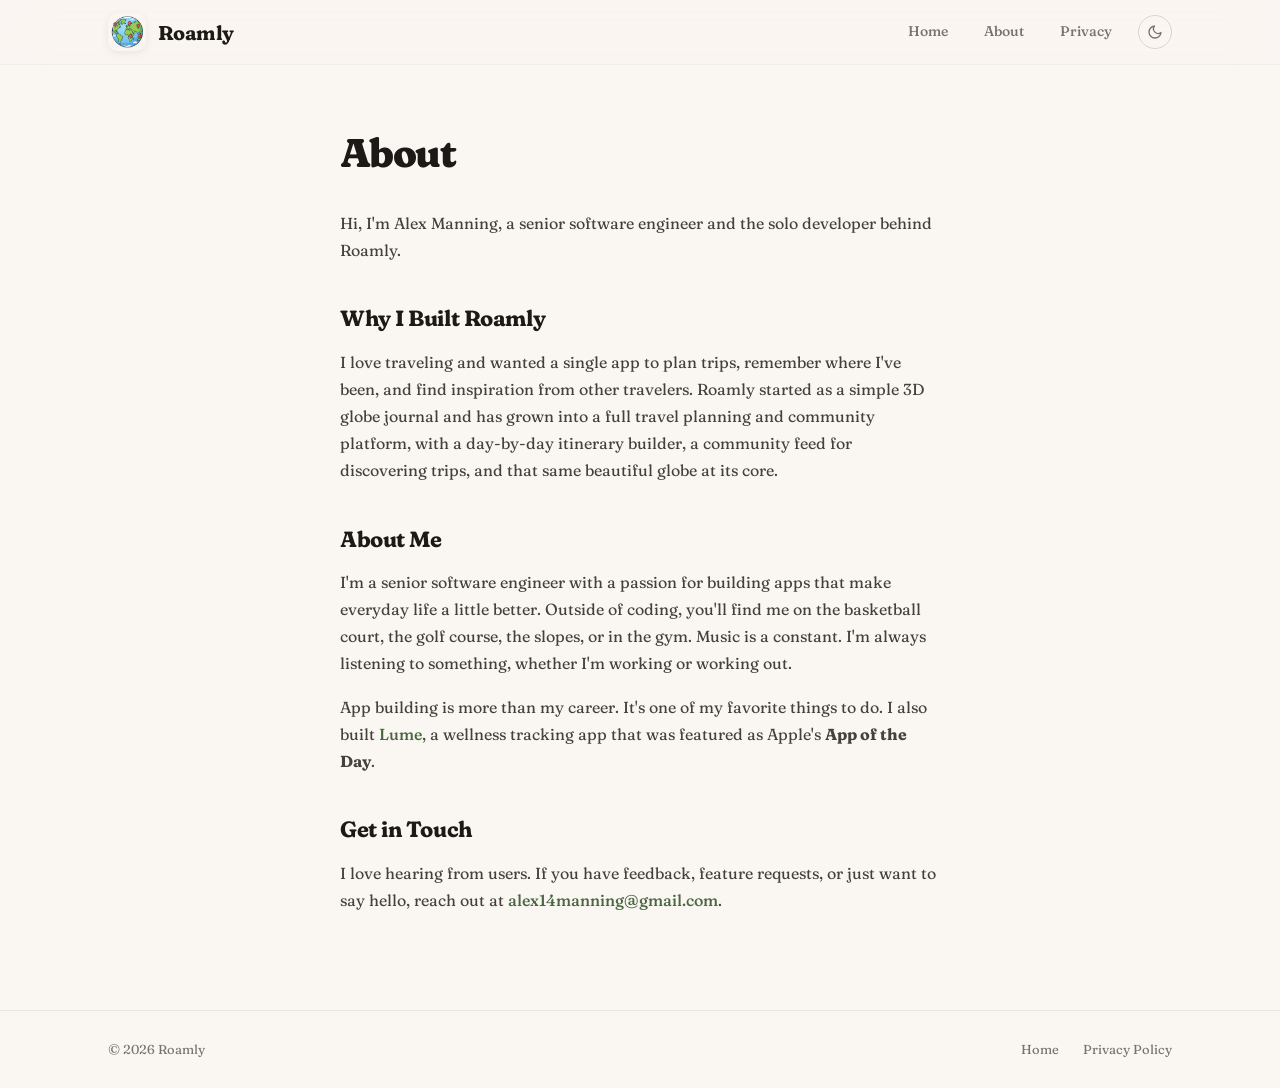
==== commit d4ef0b1b: "Add light/dark mode toggle Defaults to the visitor's system preference and remembers an explicit cho" ====
--- a/about.html
+++ b/about.html
@@ -9,6 +9,7 @@
   <link rel="preconnect" href="https://fonts.gstatic.com" crossorigin />
   <link rel="stylesheet" href="https://fonts.googleapis.com/css2?family=Fraunces:ital,opsz,wght@0,9..144,300;0,9..144,400;0,9..144,500;0,9..144,600;0,9..144,700;0,9..144,800;1,9..144,400;1,9..144,500;1,9..144,600&display=swap" />
   <link rel="stylesheet" href="assets/style.css" />
+  <script src="assets/theme.js"></script>
 </head>
 <body>
 
@@ -22,6 +23,10 @@
         <a href="index.html">Home</a>
         <a href="about.html">About</a>
         <a href="privacy.html">Privacy</a>
+        <button type="button" class="theme-toggle" aria-label="Switch to dark mode">
+          <svg class="icon-moon" viewBox="0 0 24 24" aria-hidden="true"><path d="M21 12.8A9 9 0 1 1 11.2 3a7 7 0 0 0 9.8 9.8z"/></svg>
+          <svg class="icon-sun" viewBox="0 0 24 24" aria-hidden="true"><circle cx="12" cy="12" r="4.5"/><path d="M12 2v2M12 20v2M4.9 4.9l1.4 1.4M17.7 17.7l1.4 1.4M2 12h2M20 12h2M4.9 19.1l1.4-1.4M17.7 6.3l1.4-1.4"/></svg>
+        </button>
       </nav>
     </div>
   </header>
--- a/assets/style.css
+++ b/assets/style.css
@@ -303,6 +303,40 @@
   background: rgba(0,0,0,0.04);
 }
 
+.theme-toggle {
+  display: inline-flex;
+  align-items: center;
+  justify-content: center;
+  width: 34px;
+  height: 34px;
+  margin-left: 6px;
+  border: 1px solid var(--gray-200);
+  border-radius: 50%;
+  background: transparent;
+  color: var(--gray-500);
+  cursor: pointer;
+  transition: all 0.2s var(--ease-out);
+}
+
+.theme-toggle:hover {
+  color: var(--gray-900);
+  background: rgba(0,0,0,0.04);
+}
+
+.theme-toggle svg {
+  width: 16px;
+  height: 16px;
+  fill: none;
+  stroke: currentColor;
+  stroke-width: 2;
+  stroke-linecap: round;
+  stroke-linejoin: round;
+}
+
+.theme-toggle .icon-sun { display: none; }
+[data-theme="dark"] .theme-toggle .icon-sun { display: block; }
+[data-theme="dark"] .theme-toggle .icon-moon { display: none; }
+
 /* ═══════════════════════════════
    HERO
    ═══════════════════════════════ */
@@ -354,6 +388,20 @@
   border-radius: 999px;
   margin-bottom: 28px;
   letter-spacing: 0.03em;
+}
+
+.hero-badge-dot {
+  width: 7px;
+  height: 7px;
+  border-radius: 50%;
+  background: #4ade80;
+  flex-shrink: 0;
+  animation: pulse 2s ease infinite;
+}
+
+@keyframes pulse {
+  0%, 100% { opacity: 1; }
+  50% { opacity: 0.3; }
 }
 
 .hero h1 {
@@ -472,6 +520,34 @@
   height: 22px;
 }
 
+.btn-ghost {
+  display: inline-flex;
+  align-items: center;
+  gap: 6px;
+  font-size: 15px;
+  font-weight: 400;
+  color: var(--gray-500);
+  transition: color 0.2s var(--ease-out);
+}
+
+.btn-ghost:hover {
+  color: var(--gray-700);
+}
+
+.btn-ghost svg {
+  width: 12px;
+  height: 12px;
+  fill: none;
+  stroke: currentColor;
+  stroke-width: 2;
+  stroke-linejoin: round;
+  transition: transform 0.2s var(--ease-out);
+}
+
+.btn-ghost:hover svg {
+  transform: translateX(2px);
+}
+
 .hero-note {
   font-size: 13px;
   color: var(--gray-400);
@@ -522,6 +598,180 @@
 .phone-glow-mint   { background: radial-gradient(ellipse at center, rgba(140, 200, 175, 0.35) 0%, transparent 70%); }
 .phone-glow-coral  { background: radial-gradient(ellipse at center, rgba(232, 156, 144, 0.32) 0%, transparent 70%); }
 .phone-glow-ai     { background: radial-gradient(ellipse at center, rgba(190, 170, 230, 0.38) 0%, transparent 70%); }
+
+/* ═══════════════════════════════
+   TRIP VIBE STRIP
+   ═══════════════════════════════ */
+
+.tag-strip-section {
+  background: #E8E3D6; /* matches .hero-bg so the strip reads as part of the hero, not its own band */
+  padding-top: 56px;
+}
+
+.tag-strip-caption {
+  text-align: center;
+  font-size: 13px;
+  font-weight: 600;
+  color: var(--gray-400);
+  letter-spacing: 0.02em;
+  margin: 0 0 20px;
+}
+
+.tag-strip {
+  overflow: hidden;
+  padding: 0 0 8px;
+  mask-image: linear-gradient(90deg, transparent, #000 6%, #000 94%, transparent);
+  -webkit-mask-image: linear-gradient(90deg, transparent, #000 6%, #000 94%, transparent);
+}
+
+.tag-strip-inner {
+  display: flex;
+  width: fit-content;
+  animation: tagScroll 48s linear infinite;
+}
+
+.tag-strip-inner:hover {
+  animation-play-state: paused;
+}
+
+.tag-pill {
+  flex-shrink: 0;
+  display: inline-flex;
+  align-items: center;
+  gap: 8px;
+  padding: 10px 20px;
+  background: var(--white);
+  border: 1px solid var(--gray-100);
+  border-radius: 999px;
+  margin-right: 12px;
+  white-space: nowrap;
+  box-shadow: 0 1px 4px rgba(0,0,0,0.03);
+  font-size: 14px;
+  font-weight: 600;
+  color: var(--gray-700);
+}
+
+.tag-pill .emoji {
+  font-size: 16px;
+  line-height: 1;
+}
+
+@keyframes tagScroll {
+  0% { transform: translateX(0); }
+  100% { transform: translateX(-50%); }
+}
+
+/* ═══════════════════════════════
+   SHOWCASE FAN CAROUSEL
+   ═══════════════════════════════ */
+
+.showcase { background: var(--white); overflow: hidden; padding-top: 40px; }
+
+.showcase-highlight {
+  background: linear-gradient(135deg, var(--blue), var(--sky));
+  background-size: 200% 200%;
+  -webkit-background-clip: text;
+  -webkit-text-fill-color: transparent;
+  background-clip: text;
+  animation: gradientMove 6s ease infinite;
+}
+
+.showcase-fan {
+  --fan-center-width: clamp(200px, 22vw, 230px);
+  --fan-near-offset: clamp(126px, 16vw, 186px);
+  --fan-far-offset: clamp(222px, 27vw, 344px);
+  display: flex;
+  justify-content: center;
+  align-items: center;
+  position: relative;
+  height: 520px;
+  max-width: 1000px;
+  margin: 0 auto;
+  isolation: isolate;
+  touch-action: pan-y;
+}
+
+.fan-phone {
+  /* Every phone permanently shows one screen. Its transform/opacity/etc.
+     are recomputed every animation frame in JS as a continuous function of
+     its distance from the carousel's current position — there is no
+     discrete "role" state and nothing is ever toggled between CSS classes,
+     so there's no per-property timing to get out of sync and no moment
+     where a stale class could cause a visible jump. */
+  position: absolute;
+  top: 50%;
+  left: 50%;
+  cursor: pointer;
+  /* Keep this permanently on its own GPU layer instead of letting Safari
+     promote/demote it as the JS-driven transform starts and stops each
+     rotation — repeated layer promotion is a common trigger for the
+     rounded-corner hairline-seam bug this element is otherwise prone to. */
+  will-change: transform;
+}
+
+.fan-phone .phone-wrap {
+  width: var(--fan-center-width);
+  background: var(--gray-900);
+  border-radius: 34px;
+  padding: 8px;
+  box-shadow: 0 20px 50px rgba(28,25,23,0.16), 0 6px 16px rgba(28,25,23,0.08), inset 0 1px 0 rgba(255,255,255,0.06);
+  overflow: hidden;
+  position: relative;
+  /* Fixes a WebKit/Safari hairline-seam artifact: a rounded + clipped
+     element nested inside an ancestor that's actively transformed (our
+     JS-driven .fan-phone) can render a thin seam once promoted to its
+     own compositing layer. Forcing the mask/compositing path below is
+     the standard fix for that specific, well-documented bug. */
+  -webkit-mask-image: -webkit-radial-gradient(white, black);
+  -webkit-backface-visibility: hidden;
+  backface-visibility: hidden;
+}
+.fan-phone .phone-wrap::before {
+  content: '';
+  position: absolute;
+  top: 8px; left: 50%;
+  transform: translateX(-50%);
+  width: 56px; height: 18px;
+  background: var(--gray-900);
+  border-radius: 0 0 12px 12px;
+  z-index: 2;
+}
+.fan-phone img { width: 100%; aspect-ratio: 1206 / 2622; border-radius: 26px; display: block; }
+.fan-phone .fan-label {
+  text-align: center;
+  margin-top: 14px;
+  font-size: 15px;
+  font-weight: 600;
+  color: var(--green);
+}
+
+.showcase-dots {
+  display: flex;
+  justify-content: center;
+  gap: 16px;
+  margin-top: 28px;
+}
+.showcase-dots button {
+  width: 10px; height: 10px;
+  border-radius: 50%;
+  border: 2px solid var(--gray-200);
+  background: transparent;
+  cursor: pointer;
+  padding: 0;
+  position: relative;
+  transition: all 0.3s var(--ease-out);
+}
+.showcase-dots button::before {
+  /* enlarges the tap target without overlapping neighboring dots */
+  content: '';
+  position: absolute;
+  inset: -8px;
+}
+.showcase-dots button.active {
+  background: var(--green);
+  border-color: var(--green);
+  transform: scale(1.2);
+}
 
 /* ═══════════════════════════════
    HOW IT WORKS
@@ -1080,6 +1330,92 @@
   color: var(--gray-700);
   font-size: 16px;
   line-height: 1.7;
+}
+
+/* ═══════════════════════════════
+   DARK THEME
+   ═══════════════════════════════ */
+
+/* The gray scale is flipped so most text/background pairs invert on their
+   own; the overrides below cover hard-coded colors and the few elements
+   (CTA, trial banner, phone bezels) that should stay dark in both themes. */
+[data-theme="dark"] {
+  color-scheme: dark;
+  --white: #1F1B19;
+  --off-white: #161311;
+  --cream: #161311;
+  --gray-50: #26221F;
+  --gray-100: #2E2926;
+  --gray-200: #3D3733;
+  --gray-400: #8A837D;
+  --gray-500: #A8A29E;
+  --gray-600: #C4BFBA;
+  --gray-700: #D6D3D1;
+  --gray-900: #F5F1EC;
+  --blue: #7FA3BF;
+  --green: #8FB585;
+}
+
+[data-theme="dark"] .site-header {
+  background: rgba(22, 19, 17, 0.7);
+  border-bottom-color: rgba(255,255,255,0.06);
+}
+
+[data-theme="dark"] .nav a:hover,
+[data-theme="dark"] .theme-toggle:hover {
+  background: rgba(255,255,255,0.06);
+}
+
+[data-theme="dark"] .hero-bg,
+[data-theme="dark"] .tag-strip-section {
+  background: #1F1B19;
+}
+
+[data-theme="dark"] .hero-form input[type="email"],
+[data-theme="dark"] .contact-form input,
+[data-theme="dark"] .contact-form textarea {
+  background: rgba(255,255,255,0.04);
+}
+
+[data-theme="dark"] .feature-block-alt {
+  background: linear-gradient(180deg, var(--white) 0%, #1A1715 100%);
+}
+
+[data-theme="dark"] .feature-block-alt .feature-bullets li::before {
+  box-shadow: inset 0 0 0 4px #1A1715;
+}
+
+[data-theme="dark"] .trial-banner {
+  background: linear-gradient(90deg, #0E0C0B, #1C1917);
+  border-bottom: 1px solid rgba(255,255,255,0.06);
+}
+
+[data-theme="dark"] .trial-banner a { color: #FFFFFF; }
+
+[data-theme="dark"] .cta {
+  background: #0E0C0B;
+  color: #FFFFFF;
+}
+
+[data-theme="dark"] .cta .app-store-btn {
+  background: #FFFFFF;
+  color: #1C1917;
+}
+
+[data-theme="dark"] .fan-phone .phone-wrap,
+[data-theme="dark"] .fan-phone .phone-wrap::before {
+  background: #1C1917;
+}
+
+[data-theme="dark"] .fan-phone .phone-wrap {
+  box-shadow: 0 20px 50px rgba(0,0,0,0.5), 0 0 0 1px rgba(255,255,255,0.06);
+}
+
+[data-theme="dark"] .phone-glow { opacity: 0.35; }
+
+[data-theme="dark"] .about-photo img,
+[data-theme="dark"] .phone-mockup {
+  filter: brightness(0.92);
 }
 
 /* ═══════════════════════════════
@@ -1140,6 +1476,11 @@
   .how-steps::before { display: none; }
 
   .contact-form button { align-self: stretch; }
+
+  .showcase-fan {
+    --fan-center-width: min(60vw, 240px);
+    height: 540px;
+  }
 }
 
 @media (max-width: 640px) {
@@ -1154,4 +1495,7 @@
   .feature-visual .phone-mockup { width: 260px; }
   .footer-inner { flex-direction: column; gap: 12px; text-align: center; }
   .hero-links { flex-direction: column; align-items: center; }
-}
+
+  .showcase-fan { --fan-center-width: min(66vw, 220px); }
+  .showcase-dots { margin-top: 16px; }
+}
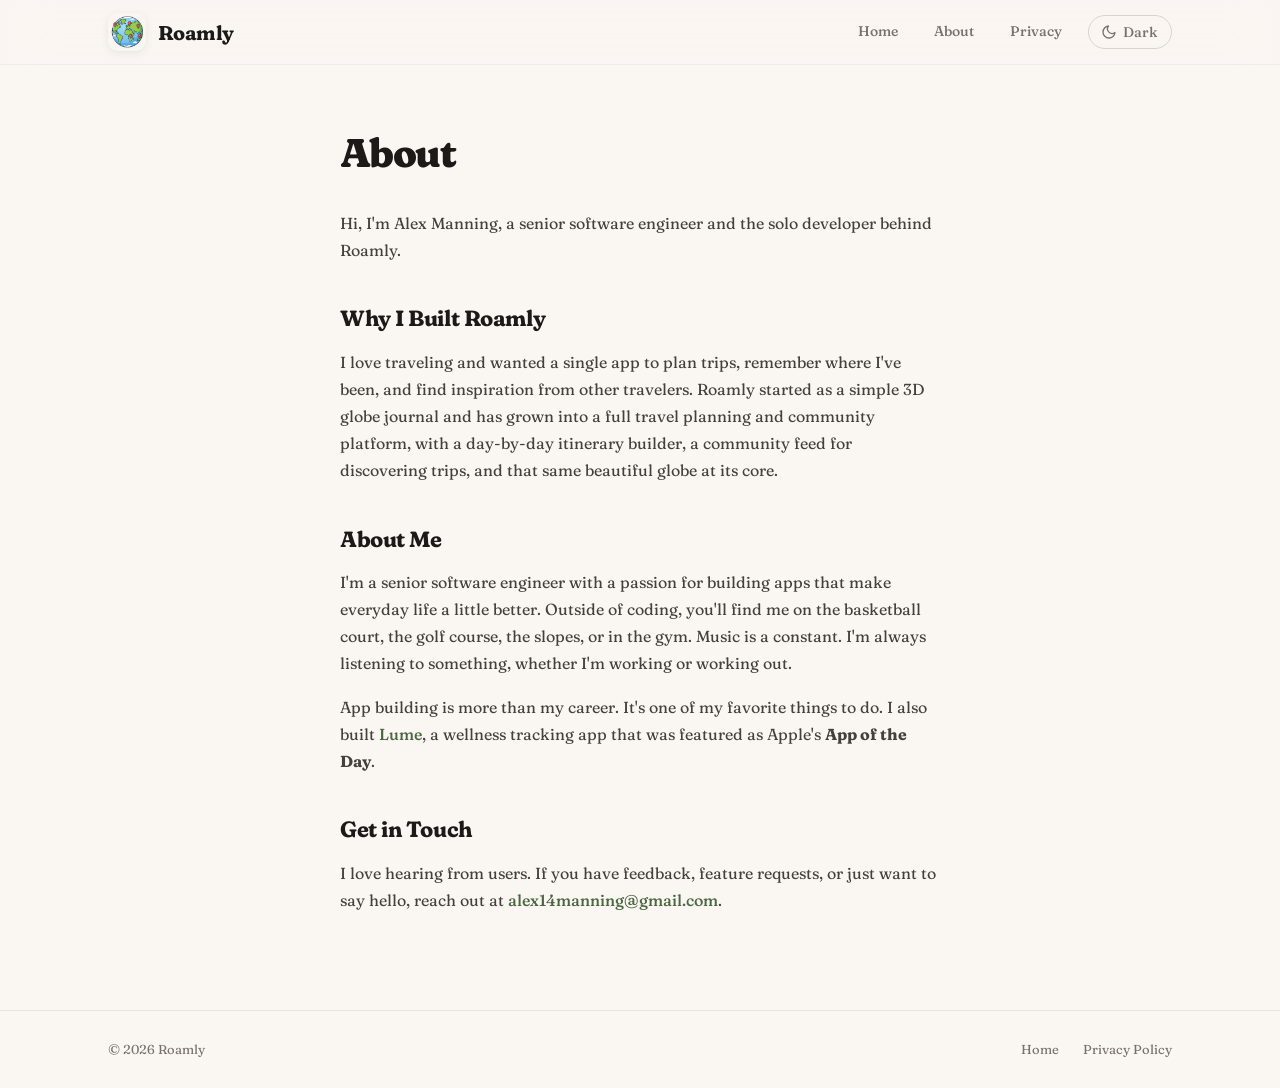
==== commit ca6ce6c9: "Label the theme toggle with Dark/Light Co-Authored-By: Claude Opus 5.5 <noreply@anthropic.com>" ====
--- a/about.html
+++ b/about.html
@@ -26,6 +26,8 @@
         <button type="button" class="theme-toggle" aria-label="Switch to dark mode">
           <svg class="icon-moon" viewBox="0 0 24 24" aria-hidden="true"><path d="M21 12.8A9 9 0 1 1 11.2 3a7 7 0 0 0 9.8 9.8z"/></svg>
           <svg class="icon-sun" viewBox="0 0 24 24" aria-hidden="true"><circle cx="12" cy="12" r="4.5"/><path d="M12 2v2M12 20v2M4.9 4.9l1.4 1.4M17.7 17.7l1.4 1.4M2 12h2M20 12h2M4.9 19.1l1.4-1.4M17.7 6.3l1.4-1.4"/></svg>
+          <span class="label-dark">Dark</span>
+          <span class="label-light">Light</span>
         </button>
       </nav>
     </div>
--- a/assets/style.css
+++ b/assets/style.css
@@ -307,13 +307,17 @@
   display: inline-flex;
   align-items: center;
   justify-content: center;
-  width: 34px;
+  gap: 6px;
   height: 34px;
+  padding: 0 14px 0 12px;
   margin-left: 6px;
   border: 1px solid var(--gray-200);
-  border-radius: 50%;
+  border-radius: 999px;
   background: transparent;
   color: var(--gray-500);
+  font-family: inherit;
+  font-size: 14px;
+  font-weight: 500;
   cursor: pointer;
   transition: all 0.2s var(--ease-out);
 }
@@ -333,9 +337,13 @@
   stroke-linejoin: round;
 }
 
-.theme-toggle .icon-sun { display: none; }
-[data-theme="dark"] .theme-toggle .icon-sun { display: block; }
-[data-theme="dark"] .theme-toggle .icon-moon { display: none; }
+/* Icon and label name the mode the button switches to */
+.theme-toggle .icon-sun,
+.theme-toggle .label-light { display: none; }
+[data-theme="dark"] .theme-toggle .icon-sun,
+[data-theme="dark"] .theme-toggle .label-light { display: block; }
+[data-theme="dark"] .theme-toggle .icon-moon,
+[data-theme="dark"] .theme-toggle .label-dark { display: none; }
 
 /* ═══════════════════════════════
    HERO
@@ -1488,6 +1496,8 @@
   .feature-block { padding: 56px 0; }
   .hero { min-height: auto; }
   .nav a { font-size: 13px; padding: 5px 10px; }
+  .nav { flex-wrap: wrap; row-gap: 6px; }
+  .theme-toggle { height: 30px; font-size: 13px; }
   .feature-grid { grid-template-columns: 1fr; }
   .hero-form { flex-direction: column; }
   .hero-form button { width: 100%; }
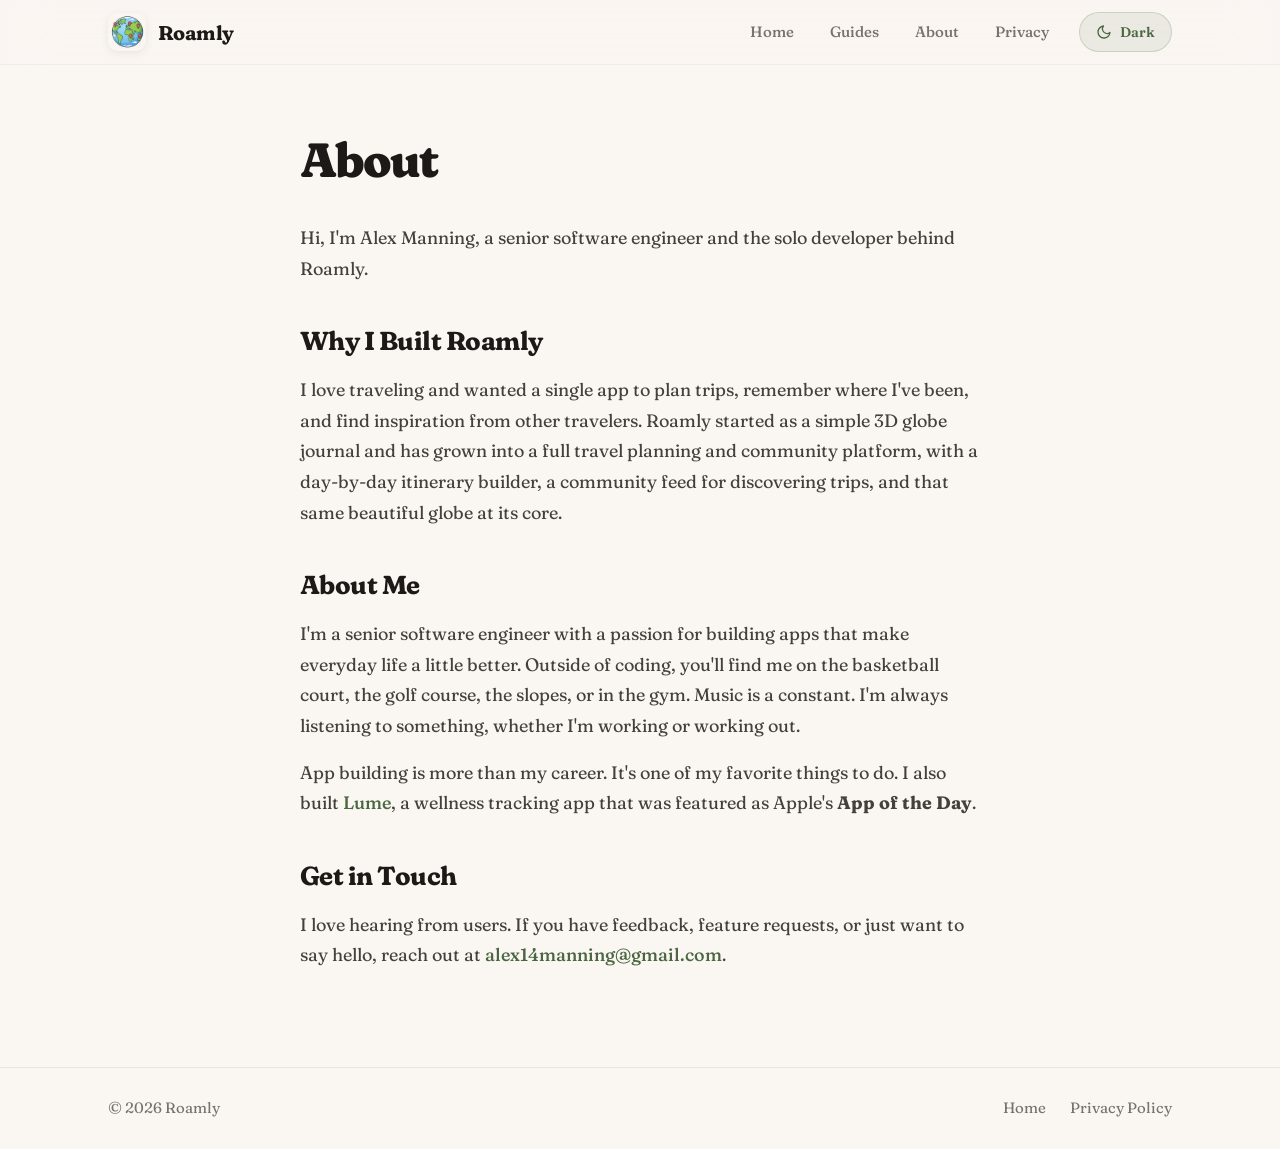
==== commit ea24dfd2: "Add guides index, homepage guides section and SEO groundwork - Guides tab in the site nav, a /guides" ====
--- a/about.html
+++ b/about.html
@@ -4,7 +4,10 @@
   <meta charset="utf-8" />
   <meta name="viewport" content="width=device-width, initial-scale=1" />
   <title>Roamly — About</title>
-  <link rel="icon" href="assets/icon.png" type="image/png" />
+  <link rel="canonical" href="https://roamly.us/about.html" />
+  <script type="application/ld+json">{"@context":"https://schema.org","@type":"Person","@id":"https://roamly.us/about.html#author","name":"Alex Manning","jobTitle":"Founder of Roamly","description":"Senior software engineer and the solo developer behind Roamly, an AI travel planner for iPhone.","url":"https://roamly.us/about.html#author","image":"https://roamly.us/assets/alex-capri.jpg","worksFor":{"@type":"Organization","name":"Roamly","url":"https://roamly.us/"}}</script>
+  <link rel="icon" href="assets/icon-96.png" type="image/png" />
+  <link rel="apple-touch-icon" href="assets/icon-180.png" />
   <link rel="preconnect" href="https://fonts.googleapis.com" />
   <link rel="preconnect" href="https://fonts.gstatic.com" crossorigin />
   <link rel="stylesheet" href="https://fonts.googleapis.com/css2?family=Fraunces:ital,opsz,wght@0,9..144,300;0,9..144,400;0,9..144,500;0,9..144,600;0,9..144,700;0,9..144,800;1,9..144,400;1,9..144,500;1,9..144,600&display=swap" />
@@ -16,11 +19,12 @@
   <header class="site-header">
     <div class="container header-inner">
       <a href="index.html" class="brand">
-        <img src="assets/icon.png" alt="Roamly" class="brand-icon" />
+        <img src="assets/icon-96.png" alt="Roamly" class="brand-icon" width="38" height="38" />
         <span class="brand-name">Roamly</span>
       </a>
       <nav class="nav">
         <a href="index.html">Home</a>
+        <a href="guides/">Guides</a>
         <a href="about.html">About</a>
         <a href="privacy.html">Privacy</a>
         <button type="button" class="theme-toggle" aria-label="Switch to dark mode">
@@ -52,7 +56,7 @@
             at its core.
           </p>
 
-          <h2>About Me</h2>
+          <h2 id="author">About Me</h2>
           <p>
             I'm a senior software engineer with a passion for building apps that make everyday life
             a little better. Outside of coding, you'll find me on the basketball court, the golf
--- a/assets/style.css
+++ b/assets/style.css
@@ -114,8 +114,8 @@
 }
 
 @keyframes pulseGlow {
-  0%, 100% { box-shadow: 0 0 30px rgba(168, 197, 214, 0.3); }
-  50%      { box-shadow: 0 0 60px rgba(168, 197, 214, 0.5); }
+  0%, 100% { transform: scale(1); }
+  50%      { transform: scale(1.06); }
 }
 
 @keyframes orbFloat1 {
@@ -213,11 +213,12 @@
   background: linear-gradient(90deg, var(--gray-900), #2a2522);
   text-align: center;
   padding: 10px 16px;
+  line-height: 24px; /* fixed 44px bar so the header can sit flush below it */
 }
 
 .trial-banner a {
   color: var(--white);
-  font-size: 13px;
+  font-size: 14px;
   font-weight: 600;
   letter-spacing: 0.01em;
   transition: opacity 0.2s;
@@ -228,11 +229,11 @@
 }
 
 .has-banner .site-header {
-  top: 38px;
+  top: 44px;
 }
 
 .has-banner .hero {
-  padding-top: 110px;
+  padding-top: 116px;
 }
 
 /* ═══════════════════════════════
@@ -290,7 +291,7 @@
 }
 
 .nav a {
-  font-size: 14px;
+  font-size: 15px;
   font-weight: 500;
   color: var(--gray-500);
   padding: 7px 16px;
@@ -307,24 +308,30 @@
   display: inline-flex;
   align-items: center;
   justify-content: center;
-  gap: 6px;
-  height: 34px;
-  padding: 0 14px 0 12px;
-  margin-left: 6px;
-  border: 1px solid var(--gray-200);
+  gap: 8px;
+  height: 40px;
+  min-width: 40px;
+  padding: 0 16px;
+  margin-left: 10px;
+  border: 1px solid rgba(74,103,65,0.18);
   border-radius: 999px;
-  background: transparent;
-  color: var(--gray-500);
+  background: rgba(74,103,65,0.09);
+  color: var(--green);
   font-family: inherit;
   font-size: 14px;
-  font-weight: 500;
+  font-weight: 600;
   cursor: pointer;
-  transition: all 0.2s var(--ease-out);
+  transition: transform 0.18s var(--ease-out), background-color 0.18s, border-color 0.18s;
 }
 
 .theme-toggle:hover {
-  color: var(--gray-900);
-  background: rgba(0,0,0,0.04);
+  transform: translateY(-1px);
+  background: rgba(74,103,65,0.14);
+}
+
+.theme-toggle:focus-visible {
+  outline: 2px solid var(--green);
+  outline-offset: 2px;
 }
 
 .theme-toggle svg {
@@ -359,14 +366,35 @@
 }
 
 .hero-bg {
+  --hero-paper: #F9F1EA;   /* app's --paper */
+  --hero-contour: #F2E1D8; /* app's --contour, kept faint so hero text stays crisp */
   position: absolute;
   inset: 0;
-  background: #E8E3D6; /* exact-match the cream baked into places-hero.png */
-}
-
-/* Orbs disabled to keep the hero a uniform cream */
-.hero-bg::before,
-.hero-bg::after,
+  background: var(--hero-paper);
+}
+
+/* The app's topographic contour art (assets/topo.svg, generated with the
+   app's topo.js). Drawn as a mask so the line color can follow the theme. */
+.hero-bg::before {
+  content: '';
+  position: absolute;
+  inset: 0;
+  background: var(--hero-contour);
+  -webkit-mask: url(topo.svg) center / cover no-repeat;
+  mask: url(topo.svg) center / cover no-repeat;
+}
+
+/* Fade the contours out so the hero flows into the vibe strip below */
+.hero-bg::after {
+  content: '';
+  position: absolute;
+  left: 0;
+  right: 0;
+  bottom: 0;
+  height: 30%;
+  background: linear-gradient(to bottom, transparent, var(--hero-paper));
+}
+
 .hero-orb { display: none; }
 
 .hero-inner {
@@ -387,7 +415,7 @@
   display: inline-flex;
   align-items: center;
   gap: 8px;
-  font-size: 13px;
+  font-size: 14px;
   font-weight: 600;
   color: var(--blue);
   background: rgba(168,197,214,0.15);
@@ -430,9 +458,9 @@
 }
 
 .hero-sub {
-  font-size: 18px;
+  font-size: 20px;
   color: var(--gray-600);
-  max-width: 440px;
+  max-width: 480px;
   margin-bottom: 36px;
   line-height: 1.65;
 }
@@ -441,13 +469,13 @@
   display: flex;
   gap: 10px;
   margin-bottom: 16px;
-  max-width: 440px;
+  max-width: 480px;
 }
 
 .hero-form input[type="email"] {
   flex: 1;
   padding: 16px 20px;
-  font-size: 15px;
+  font-size: 16px;
   border: 2px solid var(--gray-200);
   border-radius: 14px;
   background: rgba(255,255,255,0.8);
@@ -470,7 +498,7 @@
 .hero-form button {
   flex-shrink: 0;
   padding: 16px 28px;
-  font-size: 15px;
+  font-size: 16px;
   font-weight: 600;
   border: none;
   border-radius: 14px;
@@ -488,7 +516,7 @@
 
 .hero-success {
   display: none;
-  font-size: 15px;
+  font-size: 16px;
   color: var(--green);
   font-weight: 600;
   margin-bottom: 16px;
@@ -512,7 +540,7 @@
   background: var(--gray-900);
   color: var(--white);
   border-radius: 14px;
-  font-size: 15px;
+  font-size: 16px;
   font-weight: 600;
   transition: all 0.2s var(--ease-out);
   box-shadow: 0 4px 16px rgba(0,0,0,0.12);
@@ -532,7 +560,7 @@
   display: inline-flex;
   align-items: center;
   gap: 6px;
-  font-size: 15px;
+  font-size: 16px;
   font-weight: 400;
   color: var(--gray-500);
   transition: color 0.2s var(--ease-out);
@@ -556,8 +584,67 @@
   transform: translateX(2px);
 }
 
+/* QR handoff card (shown by JS on desktop, non-iOS only) */
+.ios-handoff {
+  display: flex;
+  align-items: center;
+  gap: 16px;
+  max-width: 440px;
+  margin-top: 28px;
+  padding: 14px 18px 14px 14px;
+  background: rgba(255,255,255,0.6);
+  border: 1px solid var(--gray-100);
+  border-radius: 18px;
+  backdrop-filter: blur(8px);
+  -webkit-backdrop-filter: blur(8px);
+}
+
+.ios-handoff[hidden] { display: none; }
+
+.handoff-qr {
+  flex: none;
+  width: 96px;
+  height: 96px;
+  padding: 7px;
+  background: #FFFFFF; /* stays white in dark mode so phones can scan it */
+  border-radius: 10px;
+}
+
+.handoff-meta {
+  display: flex;
+  flex-direction: column;
+  min-width: 0;
+}
+
+.handoff-title {
+  font-size: 17px;
+  font-weight: 700;
+  line-height: 1.25;
+  letter-spacing: -0.01em;
+}
+
+.handoff-sub {
+  margin-top: 4px;
+  font-size: 14.5px;
+  line-height: 1.45;
+  color: var(--gray-500);
+}
+
+.handoff-link {
+  align-self: flex-start;
+  margin-top: 8px;
+  font-size: 14.5px;
+  font-weight: 600;
+  color: var(--green);
+  text-decoration: underline;
+  text-decoration-thickness: 1px;
+  text-underline-offset: 3px;
+}
+
+.handoff-link:hover { text-decoration-thickness: 2px; }
+
 .hero-note {
-  font-size: 13px;
+  font-size: 14px;
   color: var(--gray-400);
   margin-top: 20px;
 }
@@ -572,10 +659,6 @@
 .phone {
   position: relative;
   display: inline-block;
-}
-
-.phone-hero {
-  animation: float 7s ease-in-out infinite;
 }
 
 /* Photorealistic iPhone mockups generated by Gemini 2.5 Flash Image.
@@ -589,6 +672,30 @@
 }
 
 .phone-hero .phone-mockup { width: 420px; }
+
+/* Hero screen recording in a CSS phone bezel. The recording already
+   includes the Dynamic Island, so no notch is drawn here. */
+.hero-video-frame {
+  position: relative;
+  z-index: 1;
+  width: 310px;
+  padding: 10px;
+  background: #1C1917;
+  border-radius: 52px;
+  box-shadow:
+    0 40px 80px -20px rgba(28,25,23,0.35),
+    0 16px 32px -12px rgba(28,25,23,0.2),
+    inset 0 0 0 1px rgba(255,255,255,0.08);
+}
+
+.hero-video {
+  display: block;
+  width: 100%;
+  aspect-ratio: 600 / 1304;
+  border-radius: 42px;
+  background: #F3DCD3;
+  object-fit: cover;
+}
 .feature-visual .phone-mockup { width: 380px; }
 
 .phone-glow {
@@ -612,13 +719,13 @@
    ═══════════════════════════════ */
 
 .tag-strip-section {
-  background: #E8E3D6; /* matches .hero-bg so the strip reads as part of the hero, not its own band */
+  background: #F9F1EA; /* matches .hero-bg so the strip reads as part of the hero, not its own band */
   padding-top: 56px;
 }
 
 .tag-strip-caption {
   text-align: center;
-  font-size: 13px;
+  font-size: 14px;
   font-weight: 600;
   color: var(--gray-400);
   letter-spacing: 0.02em;
@@ -654,7 +761,7 @@
   margin-right: 12px;
   white-space: nowrap;
   box-shadow: 0 1px 4px rgba(0,0,0,0.03);
-  font-size: 14px;
+  font-size: 15px;
   font-weight: 600;
   color: var(--gray-700);
 }
@@ -748,7 +855,7 @@
 .fan-phone .fan-label {
   text-align: center;
   margin-top: 14px;
-  font-size: 15px;
+  font-size: 16px;
   font-weight: 600;
   color: var(--green);
 }
@@ -839,16 +946,16 @@
 }
 
 .how-step h3 {
-  font-size: 22px;
+  font-size: 26px;
   font-weight: 700;
   letter-spacing: -0.02em;
   margin-bottom: 10px;
 }
 
 .how-step p {
-  font-size: 15.5px;
+  font-size: 17px;
   color: var(--gray-500);
-  max-width: 260px;
+  max-width: 290px;
   margin: 0 auto;
   line-height: 1.6;
 }
@@ -883,7 +990,7 @@
 }
 
 .feature-text h2 {
-  font-size: clamp(28px, 3.4vw, 38px);
+  font-size: clamp(32px, 4vw, 44px);
   font-weight: 700;
   letter-spacing: -0.035em;
   line-height: 1.15;
@@ -891,11 +998,11 @@
 }
 
 .feature-text > p {
-  font-size: 17px;
+  font-size: 19px;
   color: var(--gray-600);
   line-height: 1.65;
   margin-bottom: 22px;
-  max-width: 480px;
+  max-width: 520px;
 }
 
 .feature-bullets {
@@ -910,7 +1017,7 @@
 .feature-bullets li {
   position: relative;
   padding-left: 28px;
-  font-size: 15.5px;
+  font-size: 17px;
   color: var(--gray-700);
   line-height: 1.5;
 }
@@ -919,7 +1026,7 @@
   content: '';
   position: absolute;
   left: 0;
-  top: 8px;
+  top: 6px;
   width: 16px;
   height: 16px;
   border-radius: 50%;
@@ -949,7 +1056,7 @@
 
 .section-label {
   display: inline-block;
-  font-size: 13px;
+  font-size: 14px;
   font-weight: 600;
   letter-spacing: 0.1em;
   text-transform: uppercase;
@@ -958,7 +1065,7 @@
 }
 
 .section-header h2 {
-  font-size: clamp(28px, 4vw, 40px);
+  font-size: clamp(34px, 5vw, 48px);
   font-weight: 800;
   letter-spacing: -0.04em;
   line-height: 1.15;
@@ -966,9 +1073,9 @@
 }
 
 .section-header p {
-  font-size: 17px;
+  font-size: 19px;
   color: var(--gray-500);
-  max-width: 500px;
+  max-width: 560px;
   margin: 0 auto;
 }
 
@@ -1036,17 +1143,34 @@
 }
 
 .feature-card h3 {
-  font-size: 17px;
+  font-size: 20px;
   font-weight: 700;
   margin-bottom: 8px;
   letter-spacing: -0.01em;
 }
 
 .feature-card p {
-  font-size: 15px;
+  font-size: 17px;
   color: var(--gray-500);
   line-height: 1.6;
 }
+
+/* ═══════════════════════════════
+   GUIDES (homepage teaser, generated by scripts/guides/build.py)
+   ═══════════════════════════════ */
+.guides-teaser { background: var(--off-white); }
+.guide-grid { display: grid; grid-template-columns: repeat(auto-fit, minmax(min(100%, 340px), 1fr)); gap: 20px; }
+.guide-card { display: flex; flex-direction: column; border-radius: var(--radius); background: var(--white); overflow: hidden; color: inherit;
+  text-decoration: none; border: 1px solid transparent; transition: all 0.3s var(--ease-out); }
+.guide-card:hover { transform: translateY(-4px); box-shadow: 0 12px 32px rgba(0,0,0,0.06); border-color: var(--gray-100); }
+.guide-card picture { display: block; }
+.guide-card img { width: 100%; height: auto; aspect-ratio: 16 / 9; object-fit: cover; display: block; }
+.guide-card-body { padding: 22px 24px 26px; display: flex; flex-direction: column; gap: 8px; flex: 1; }
+.guide-meta { font-size: 14px; color: var(--gray-500); }
+.guide-card h3 { font-size: 21px; font-weight: 700; letter-spacing: -0.01em; line-height: 1.25; }
+.guide-card p { font-size: 16px; color: var(--gray-500); line-height: 1.55; }
+.guides-more { text-align: center; margin-top: 28px; font-size: 17px; }
+.guides-more a { color: inherit; font-weight: 600; }
 
 /* ═══════════════════════════════
    ABOUT ME
@@ -1089,7 +1213,7 @@
 }
 
 .about-text h2 {
-  font-size: clamp(28px, 3.4vw, 38px);
+  font-size: clamp(32px, 4vw, 44px);
   font-weight: 700;
   letter-spacing: -0.035em;
   line-height: 1.15;
@@ -1097,17 +1221,17 @@
 }
 
 .about-text p {
-  font-size: 17px;
+  font-size: 19px;
   color: var(--gray-600);
   line-height: 1.7;
   margin-bottom: 16px;
-  max-width: 480px;
+  max-width: 520px;
 }
 
 .about-cta a {
   display: inline-block;
   margin-top: 8px;
-  font-size: 15px;
+  font-size: 16px;
   font-weight: 600;
   color: var(--green);
   border-bottom: 2px solid transparent;
@@ -1151,7 +1275,7 @@
 .contact-form textarea {
   width: 100%;
   padding: 16px 20px;
-  font-size: 15px;
+  font-size: 16px;
   border: 2px solid var(--gray-200);
   border-radius: 14px;
   background: rgba(255,255,255,0.8);
@@ -1181,7 +1305,7 @@
 .contact-form button {
   align-self: flex-start;
   padding: 16px 36px;
-  font-size: 15px;
+  font-size: 16px;
   font-weight: 600;
   border: none;
   border-radius: 14px;
@@ -1199,7 +1323,7 @@
 
 .contact-success {
   display: none;
-  font-size: 15px;
+  font-size: 16px;
   color: var(--green);
   font-weight: 600;
   margin-top: 12px;
@@ -1236,17 +1360,17 @@
 }
 
 .cta h2 {
-  font-size: clamp(28px, 4vw, 40px);
+  font-size: clamp(34px, 5vw, 48px);
   font-weight: 800;
   letter-spacing: -0.04em;
   margin-bottom: 14px;
 }
 
 .cta p {
-  font-size: 17px;
+  font-size: 19px;
   color: var(--gray-400);
   margin-bottom: 32px;
-  max-width: 440px;
+  max-width: 500px;
   margin-left: auto;
   margin-right: auto;
 }
@@ -1274,7 +1398,7 @@
   display: flex;
   align-items: center;
   justify-content: space-between;
-  font-size: 13px;
+  font-size: 15px;
   color: var(--gray-500);
 }
 
@@ -1298,20 +1422,20 @@
 }
 
 .page-simple-inner {
-  max-width: 600px;
+  max-width: 680px;
   margin: 0 auto;
   animation: fadeUp 0.8s var(--ease-out);
 }
 
 .page-simple-inner h1 {
-  font-size: 40px;
+  font-size: 48px;
   font-weight: 800;
   letter-spacing: -0.04em;
   margin-bottom: 24px;
 }
 
 .page-simple-inner h2 {
-  font-size: 22px;
+  font-size: 26px;
   font-weight: 700;
   letter-spacing: -0.02em;
   margin-top: 36px;
@@ -1319,7 +1443,7 @@
 }
 
 .page-simple-inner p {
-  font-size: 16px;
+  font-size: 18px;
   color: var(--gray-700);
   line-height: 1.7;
   margin-bottom: 16px;
@@ -1336,7 +1460,7 @@
 .page-simple-inner ul {
   margin: 0 0 16px 20px;
   color: var(--gray-700);
-  font-size: 16px;
+  font-size: 18px;
   line-height: 1.7;
 }
 
@@ -1369,12 +1493,24 @@
   border-bottom-color: rgba(255,255,255,0.06);
 }
 
-[data-theme="dark"] .nav a:hover,
+[data-theme="dark"] .nav a:hover {
+  background: rgba(255,255,255,0.06);
+}
+
+[data-theme="dark"] .theme-toggle {
+  background: rgba(255,255,255,0.08);
+  border-color: rgba(143,181,133,0.25);
+}
+
 [data-theme="dark"] .theme-toggle:hover {
-  background: rgba(255,255,255,0.06);
-}
-
-[data-theme="dark"] .hero-bg,
+  background: rgba(255,255,255,0.12);
+}
+
+[data-theme="dark"] .hero-bg {
+  --hero-paper: #1F1B19;
+  --hero-contour: rgba(204, 153, 102, 0.08); /* topo_bg_dark tone, kept faint behind text */
+}
+
 [data-theme="dark"] .tag-strip-section {
   background: #1F1B19;
 }
@@ -1385,6 +1521,11 @@
   background: rgba(255,255,255,0.04);
 }
 
+[data-theme="dark"] .ios-handoff {
+  background: rgba(255,255,255,0.04);
+  border-color: rgba(255,255,255,0.08);
+}
+
 [data-theme="dark"] .feature-block-alt {
   background: linear-gradient(180deg, var(--white) 0%, #1A1715 100%);
 }
@@ -1420,6 +1561,10 @@
 }
 
 [data-theme="dark"] .phone-glow { opacity: 0.35; }
+
+[data-theme="dark"] .hero-video-frame {
+  box-shadow: 0 40px 80px -20px rgba(0,0,0,0.6), inset 0 0 0 1px rgba(255,255,255,0.16);
+}
 
 [data-theme="dark"] .about-photo img,
 [data-theme="dark"] .phone-mockup {
@@ -1449,7 +1594,7 @@
     padding-top: 150px !important;
   }
   .has-banner .hero {
-    padding-top: 200px !important;
+    padding-top: 206px !important;
   }
   .page-simple {
     padding-top: 160px !important;
@@ -1465,9 +1610,11 @@
   .hero-form { max-width: 100%; justify-content: center; }
   .hero-links { justify-content: center; }
   .hero-note { text-align: center; }
+  .ios-handoff { margin-left: auto; margin-right: auto; text-align: left; }
 
   .feature-grid { grid-template-columns: 1fr 1fr; }
   .phone-hero .phone-mockup { width: 320px; }
+  .hero-video-frame { width: 280px; }
   .feature-visual .phone-mockup { width: 320px; }
 
   .feature-block-inner {
@@ -1495,17 +1642,25 @@
   section { padding: 64px 0; }
   .feature-block { padding: 56px 0; }
   .hero { min-height: auto; }
-  .nav a { font-size: 13px; padding: 5px 10px; }
+  .nav a { font-size: 14px; padding: 5px 10px; }
   .nav { flex-wrap: wrap; row-gap: 6px; }
-  .theme-toggle { height: 30px; font-size: 13px; }
+  .theme-toggle { height: 38px; }
   .feature-grid { grid-template-columns: 1fr; }
   .hero-form { flex-direction: column; }
   .hero-form button { width: 100%; }
   .phone-hero .phone-mockup,
   .feature-visual .phone-mockup { width: 260px; }
+  .hero-video-frame { width: 250px; padding: 8px; border-radius: 44px; }
+  .hero-video { border-radius: 36px; }
   .footer-inner { flex-direction: column; gap: 12px; text-align: center; }
   .hero-links { flex-direction: column; align-items: center; }
 
   .showcase-fan { --fan-center-width: min(66vw, 220px); }
+
+  /* Denser contours so phones show app-like detail, not a few huge loops */
+  .hero-bg::before {
+    -webkit-mask-image: url(topo-mobile.svg);
+    mask-image: url(topo-mobile.svg);
+  }
   .showcase-dots { margin-top: 16px; }
 }
